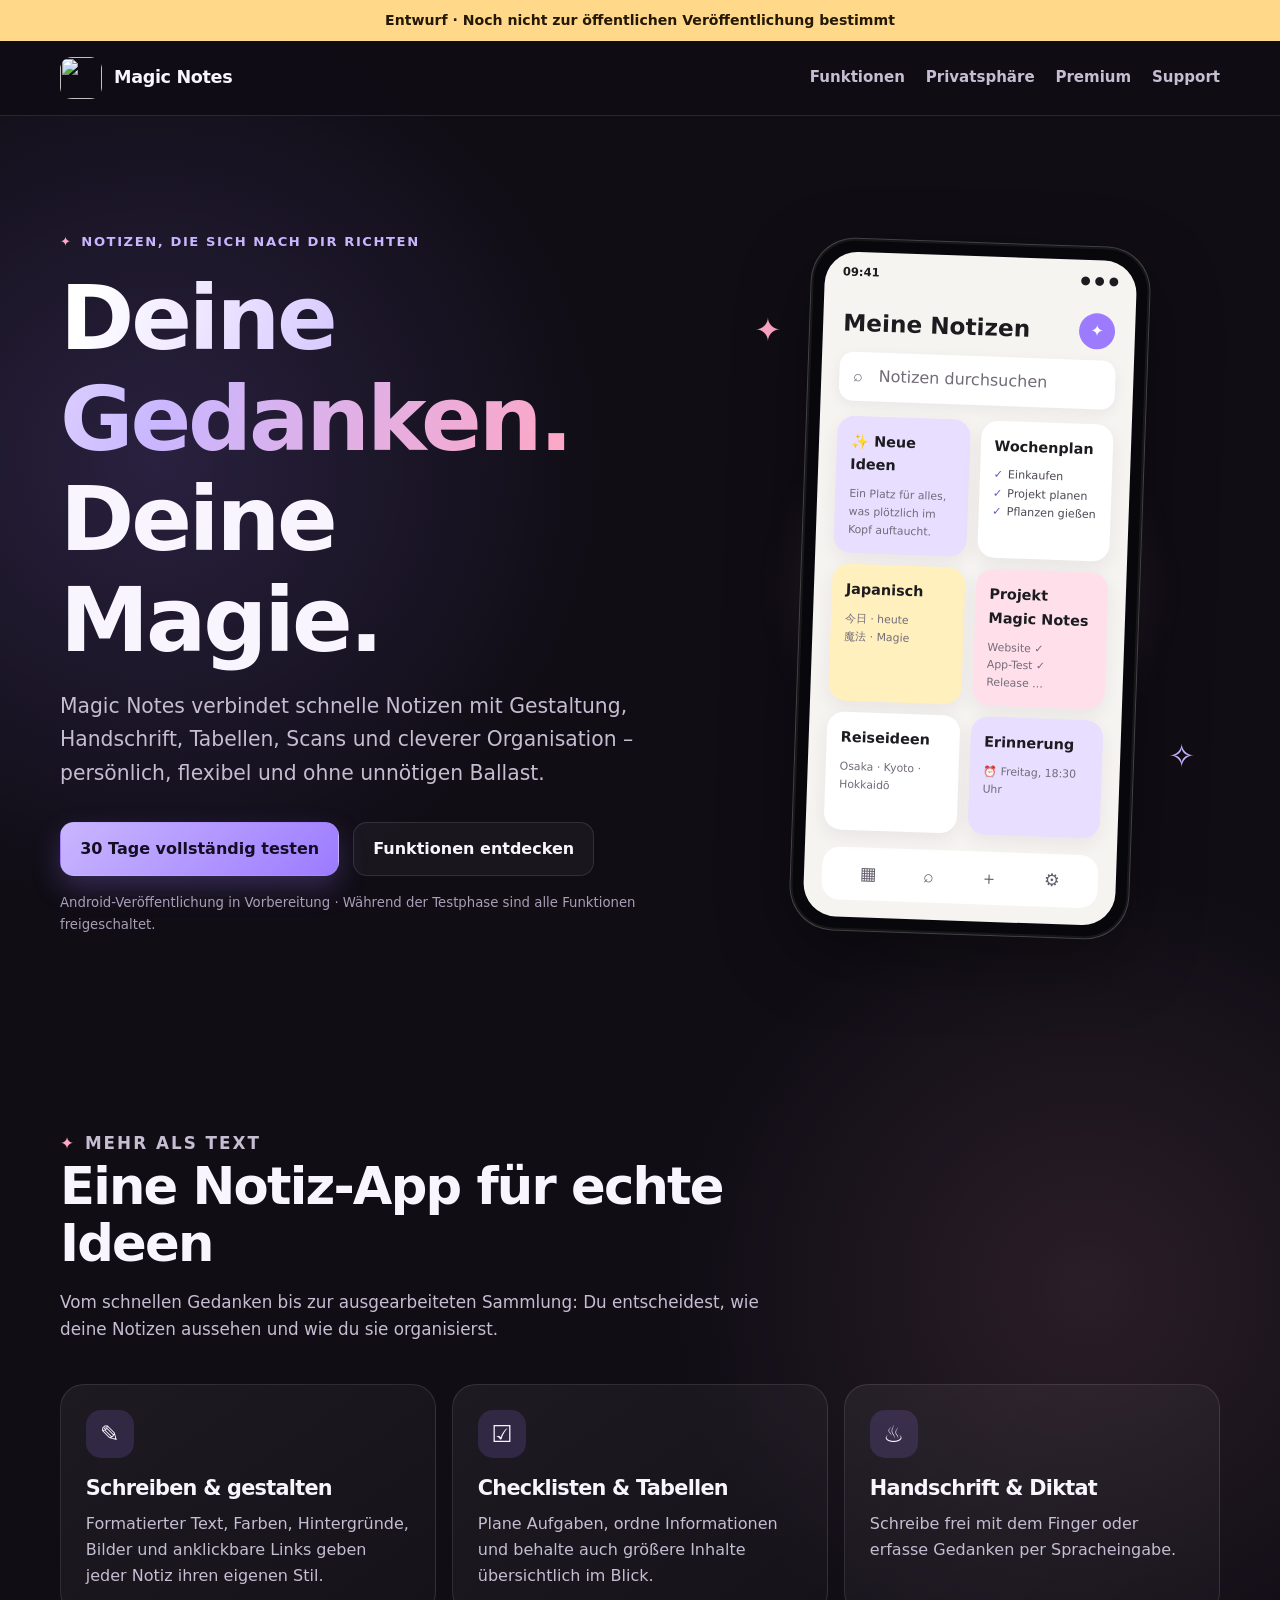
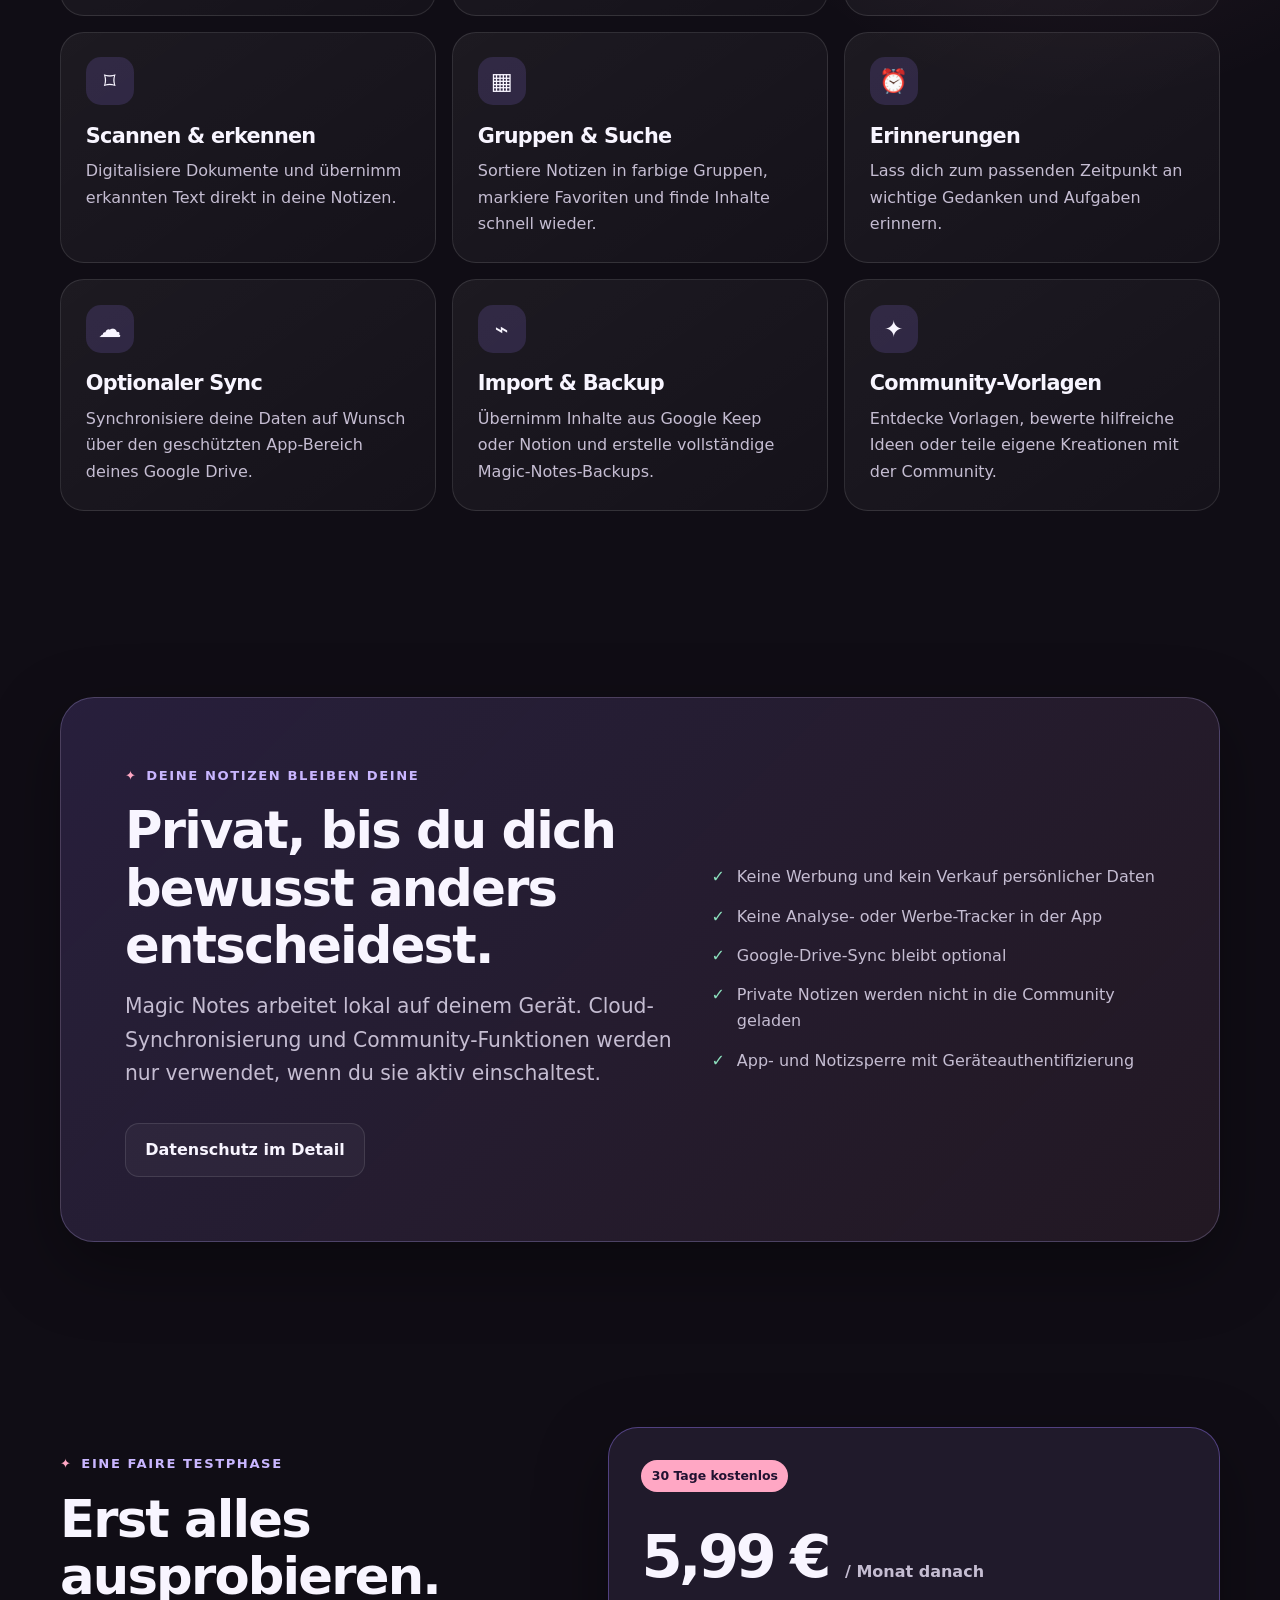
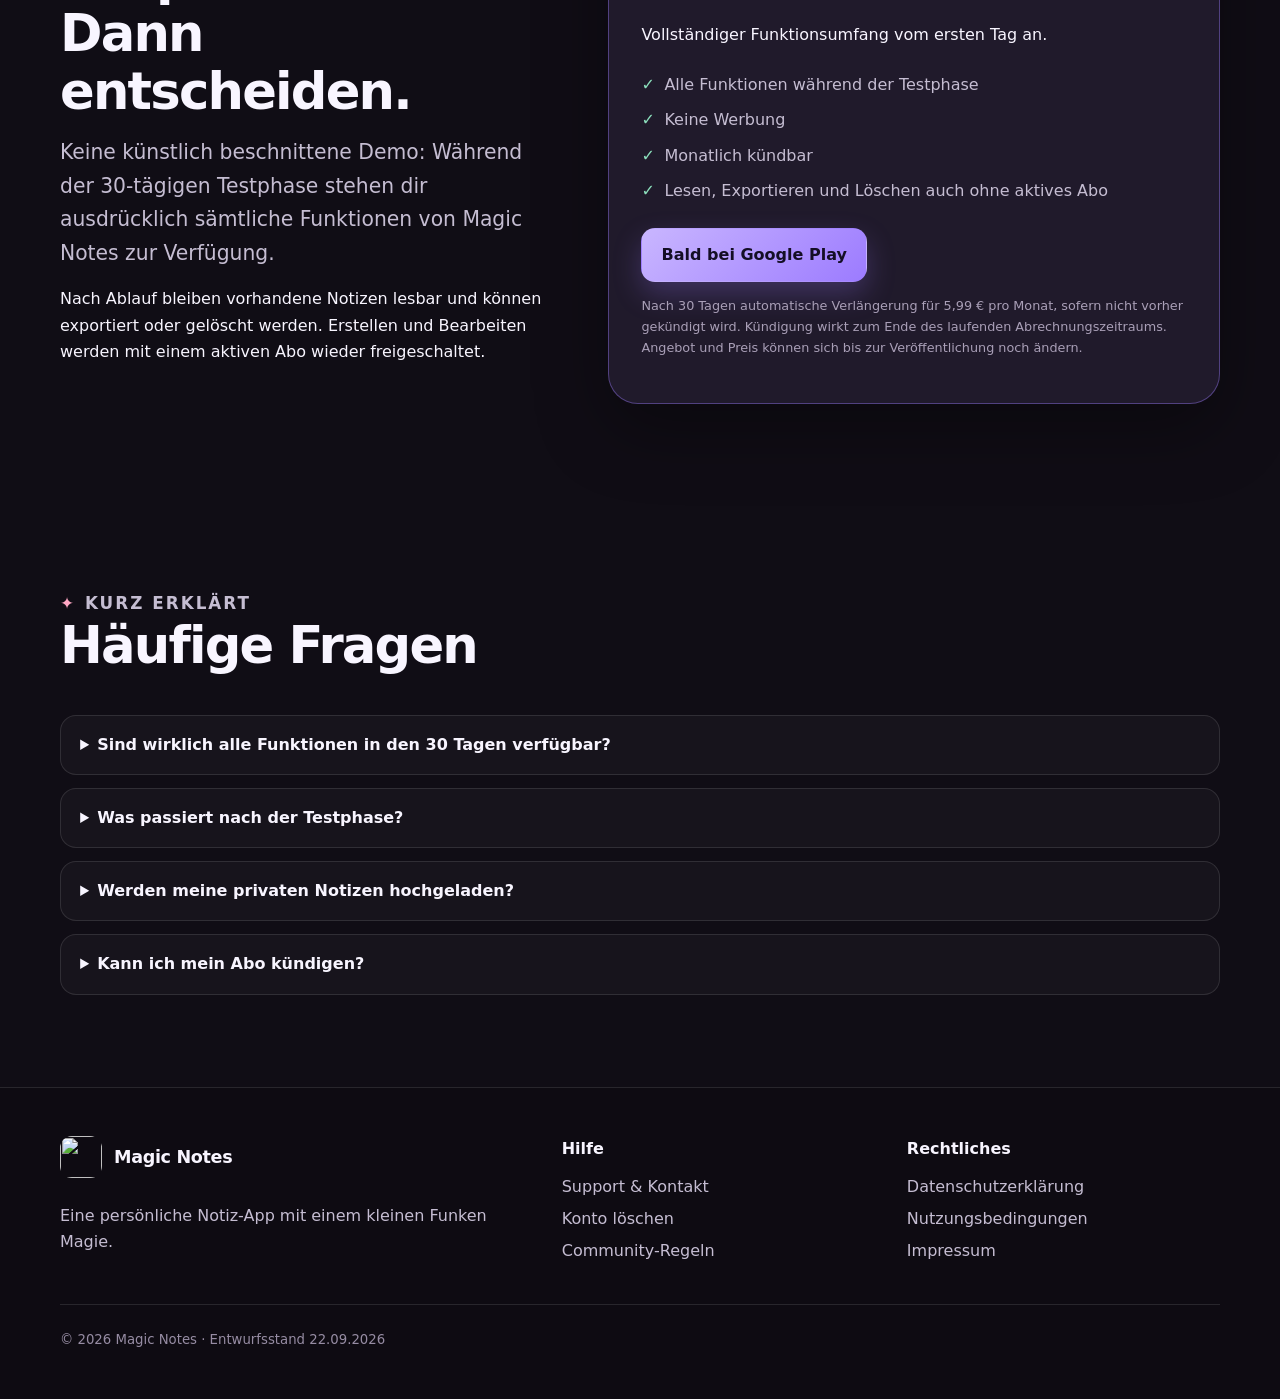
==== index.html @ 0d470064 "Add files via upload website entwurf hinzufügen" ====
<!doctype html>
<html lang="de">
<head>
  <meta charset="utf-8">
  <meta name="viewport" content="width=device-width, initial-scale=1">
  <meta name="robots" content="noindex,nofollow">
  <meta name="description" content="Magic Notes – persönliche Notizen, Checklisten, Handschrift, Scans und mehr in einer magischen Notiz-App.">
  <meta name="theme-color" content="#100d15">
  <title>Magic Notes – Deine Gedanken. Deine Magie.</title>
  <link rel="icon" href="assets/logo.svg" type="image/svg+xml">
  <link rel="stylesheet" href="styles.css">
  <script src="script.js" defer></script>
</head>
<body>
  <a class="skip-link" href="#inhalt">Zum Inhalt springen</a>
  <div class="draft-banner">Entwurf · Noch nicht zur öffentlichen Veröffentlichung bestimmt</div>
  <header class="site-header">
    <div class="nav-wrap">
      <a class="brand" href="index.html"><img src="assets/logo.svg" alt=""><span>Magic Notes</span></a>
      <button class="nav-toggle" type="button" aria-label="Navigation öffnen" aria-expanded="false" data-nav-toggle>☰</button>
      <nav class="site-nav" aria-label="Hauptnavigation" data-nav>
        <a href="#funktionen">Funktionen</a>
        <a href="#datenschutz">Privatsphäre</a>
        <a href="#premium">Premium</a>
        <a href="support.html">Support</a>
      </nav>
    </div>
  </header>

  <main id="inhalt">
    <div class="container hero">
      <div>
        <p class="eyebrow">Notizen, die sich nach dir richten</p>
        <h1><span class="gradient-text">Deine Gedanken.</span><br>Deine Magie.</h1>
        <p class="lead">Magic Notes verbindet schnelle Notizen mit Gestaltung, Handschrift, Tabellen, Scans und cleverer Organisation – persönlich, flexibel und ohne unnötigen Ballast.</p>
        <div class="hero-actions">
          <a class="button" href="#premium">30 Tage vollständig testen</a>
          <a class="button secondary" href="#funktionen">Funktionen entdecken</a>
        </div>
        <p class="tiny-note">Android-Veröffentlichung in Vorbereitung · Während der Testphase sind alle Funktionen freigeschaltet.</p>
      </div>

      <div class="phone-stage" aria-label="Illustration der Magic-Notes-App">
        <span class="spark one" aria-hidden="true">✦</span>
        <span class="spark two" aria-hidden="true">✧</span>
        <div class="phone">
          <div class="phone-screen">
            <div class="phone-top"><span>09:41</span><span>● ● ●</span></div>
            <div class="phone-title"><strong>Meine Notizen</strong><span class="avatar">✦</span></div>
            <div class="search-box">⌕&nbsp;&nbsp; Notizen durchsuchen</div>
            <div class="note-grid">
              <article class="note-card purple"><strong>✨ Neue Ideen</strong><span>Ein Platz für alles, was plötzlich im Kopf auftaucht.</span></article>
              <article class="note-card"><strong>Wochenplan</strong><ul class="checks"><li>Einkaufen</li><li>Projekt planen</li><li>Pflanzen gießen</li></ul></article>
              <article class="note-card yellow"><strong>Japanisch</strong><span>今日 · heute<br>魔法 · Magie</span></article>
              <article class="note-card pink"><strong>Projekt Magic Notes</strong><span>Website ✓<br>App-Test ✓<br>Release …</span></article>
              <article class="note-card"><strong>Reiseideen</strong><span>Osaka · Kyoto · Hokkaidō</span></article>
              <article class="note-card purple"><strong>Erinnerung</strong><span>⏰ Freitag, 18:30 Uhr</span></article>
            </div>
            <div class="phone-nav"><span>▦</span><span>⌕</span><span>＋</span><span>⚙</span></div>
          </div>
        </div>
      </div>
    </div>

    <section id="funktionen">
      <div class="container">
        <div class="section-heading">
          <p class="eyebrow">Mehr als Text</p>
          <h2>Eine Notiz-App für echte Ideen</h2>
          <p>Vom schnellen Gedanken bis zur ausgearbeiteten Sammlung: Du entscheidest, wie deine Notizen aussehen und wie du sie organisierst.</p>
        </div>
        <div class="feature-grid">
          <article class="feature-card"><div class="feature-icon">✎</div><h3>Schreiben & gestalten</h3><p>Formatierter Text, Farben, Hintergründe, Bilder und anklickbare Links geben jeder Notiz ihren eigenen Stil.</p></article>
          <article class="feature-card"><div class="feature-icon">☑</div><h3>Checklisten & Tabellen</h3><p>Plane Aufgaben, ordne Informationen und behalte auch größere Inhalte übersichtlich im Blick.</p></article>
          <article class="feature-card"><div class="feature-icon">♨</div><h3>Handschrift & Diktat</h3><p>Schreibe frei mit dem Finger oder erfasse Gedanken per Spracheingabe.</p></article>
          <article class="feature-card"><div class="feature-icon">⌑</div><h3>Scannen & erkennen</h3><p>Digitalisiere Dokumente und übernimm erkannten Text direkt in deine Notizen.</p></article>
          <article class="feature-card"><div class="feature-icon">▦</div><h3>Gruppen & Suche</h3><p>Sortiere Notizen in farbige Gruppen, markiere Favoriten und finde Inhalte schnell wieder.</p></article>
          <article class="feature-card"><div class="feature-icon">⏰</div><h3>Erinnerungen</h3><p>Lass dich zum passenden Zeitpunkt an wichtige Gedanken und Aufgaben erinnern.</p></article>
          <article class="feature-card"><div class="feature-icon">☁</div><h3>Optionaler Sync</h3><p>Synchronisiere deine Daten auf Wunsch über den geschützten App-Bereich deines Google Drive.</p></article>
          <article class="feature-card"><div class="feature-icon">⌁</div><h3>Import & Backup</h3><p>Übernimm Inhalte aus Google Keep oder Notion und erstelle vollständige Magic-Notes-Backups.</p></article>
          <article class="feature-card"><div class="feature-icon">✦</div><h3>Community-Vorlagen</h3><p>Entdecke Vorlagen, bewerte hilfreiche Ideen oder teile eigene Kreationen mit der Community.</p></article>
        </div>
      </div>
    </section>

    <section id="datenschutz">
      <div class="container promise">
        <div>
          <p class="eyebrow">Deine Notizen bleiben deine</p>
          <h2>Privat, bis du dich bewusst anders entscheidest.</h2>
          <p class="lead">Magic Notes arbeitet lokal auf deinem Gerät. Cloud-Synchronisierung und Community-Funktionen werden nur verwendet, wenn du sie aktiv einschaltest.</p>
          <div class="hero-actions"><a class="button secondary" href="datenschutz.html">Datenschutz im Detail</a></div>
        </div>
        <div class="promise-list">
          <div class="promise-item"><b>✓</b><span>Keine Werbung und kein Verkauf persönlicher Daten</span></div>
          <div class="promise-item"><b>✓</b><span>Keine Analyse- oder Werbe-Tracker in der App</span></div>
          <div class="promise-item"><b>✓</b><span>Google-Drive-Sync bleibt optional</span></div>
          <div class="promise-item"><b>✓</b><span>Private Notizen werden nicht in die Community geladen</span></div>
          <div class="promise-item"><b>✓</b><span>App- und Notizsperre mit Geräteauthentifizierung</span></div>
        </div>
      </div>
    </section>

    <section id="premium">
      <div class="container pricing-wrap">
        <div>
          <p class="eyebrow">Eine faire Testphase</p>
          <h2>Erst alles ausprobieren. Dann entscheiden.</h2>
          <p class="lead">Keine künstlich beschnittene Demo: Während der 30-tägigen Testphase stehen dir ausdrücklich sämtliche Funktionen von Magic Notes zur Verfügung.</p>
          <p>Nach Ablauf bleiben vorhandene Notizen lesbar und können exportiert oder gelöscht werden. Erstellen und Bearbeiten werden mit einem aktiven Abo wieder freigeschaltet.</p>
        </div>
        <article class="price-card">
          <span class="price-badge">30 Tage kostenlos</span>
          <div class="price">5,99 € <small>/ Monat danach</small></div>
          <p>Vollständiger Funktionsumfang vom ersten Tag an.</p>
          <ul>
            <li>Alle Funktionen während der Testphase</li>
            <li>Keine Werbung</li>
            <li>Monatlich kündbar</li>
            <li>Lesen, Exportieren und Löschen auch ohne aktives Abo</li>
          </ul>
          <span class="button" aria-disabled="true">Bald bei Google Play</span>
          <p class="legal-small">Nach 30 Tagen automatische Verlängerung für 5,99 € pro Monat, sofern nicht vorher gekündigt wird. Kündigung wirkt zum Ende des laufenden Abrechnungszeitraums. Angebot und Preis können sich bis zur Veröffentlichung noch ändern.</p>
        </article>
      </div>
    </section>

    <section>
      <div class="container">
        <div class="section-heading"><p class="eyebrow">Kurz erklärt</p><h2>Häufige Fragen</h2></div>
        <div class="faq-grid">
          <details><summary>Sind wirklich alle Funktionen in den 30 Tagen verfügbar?</summary><p>Ja. Die Testphase soll Magic Notes vollständig zeigen – ohne gesperrte Werkzeuge oder eine abgespeckte Testversion.</p></details>
          <details><summary>Was passiert nach der Testphase?</summary><p>Ohne aktives Abo kannst du vorhandene Notizen weiterhin lesen, exportieren und löschen. Zum Erstellen und Bearbeiten ist anschließend ein Abo erforderlich.</p></details>
          <details><summary>Werden meine privaten Notizen hochgeladen?</summary><p>Standardmäßig bleiben sie lokal auf deinem Gerät. Nur wenn du den optionalen Google-Drive-Sync aktivierst, werden sie in deinen eigenen App-Datenbereich bei Google Drive übertragen.</p></details>
          <details><summary>Kann ich mein Abo kündigen?</summary><p>Ja. Das Abo kann über Google Play verwaltet und zum Ende des laufenden Abrechnungszeitraums gekündigt werden.</p></details>
        </div>
      </div>
    </section>
  </main>

  <footer class="site-footer">
    <div class="container">
      <div class="footer-grid">
        <div><a class="brand" href="index.html"><img src="assets/logo.svg" alt=""><span>Magic Notes</span></a><p class="footer-copy">Eine persönliche Notiz-App mit einem kleinen Funken Magie.</p></div>
        <div class="footer-links"><strong>Hilfe</strong><a href="support.html">Support & Kontakt</a><a href="konto-loeschen.html">Konto löschen</a><a href="community-richtlinien.html">Community-Regeln</a></div>
        <div class="footer-links"><strong>Rechtliches</strong><a href="datenschutz.html">Datenschutzerklärung</a><a href="nutzungsbedingungen.html">Nutzungsbedingungen</a><a href="impressum.html">Impressum</a></div>
      </div>
      <div class="copyright">© <span data-year></span> Magic Notes · Entwurfsstand 22.09.2026</div>
    </div>
  </footer>
</body>
</html>
---- styles.css ----
:root {
  color-scheme: dark;
  --bg: #100d15;
  --bg-soft: #17131f;
  --surface: #201a2b;
  --surface-2: #2a2238;
  --text: #f8f5ff;
  --muted: #c5bdd2;
  --primary: #9c7bff;
  --primary-soft: #c9b6ff;
  --secondary: #ffa7c4;
  --success: #8ce0bd;
  --warning: #ffd88a;
  --border: rgba(255, 255, 255, 0.11);
  --shadow: 0 24px 70px rgba(0, 0, 0, 0.34);
  --radius: 24px;
  --max: 1160px;
}

* { box-sizing: border-box; }

html { scroll-behavior: smooth; }

body {
  margin: 0;
  min-height: 100vh;
  color: var(--text);
  background:
    radial-gradient(circle at 12% 10%, rgba(156, 123, 255, 0.18), transparent 28rem),
    radial-gradient(circle at 85% 28%, rgba(255, 167, 196, 0.11), transparent 26rem),
    var(--bg);
  font-family: Inter, ui-sans-serif, system-ui, -apple-system, BlinkMacSystemFont, "Segoe UI", sans-serif;
  line-height: 1.65;
}

a { color: var(--primary-soft); }
a:hover { color: #fff; }
img { max-width: 100%; }
button, a { -webkit-tap-highlight-color: transparent; }

:focus-visible {
  outline: 3px solid var(--secondary);
  outline-offset: 4px;
}

.skip-link {
  position: fixed;
  left: 1rem;
  top: -5rem;
  z-index: 1000;
  padding: .7rem 1rem;
  border-radius: 12px;
  background: #fff;
  color: #111;
}

.skip-link:focus { top: 1rem; }

.draft-banner {
  padding: .55rem 1rem;
  color: #241806;
  background: var(--warning);
  text-align: center;
  font-size: .88rem;
  font-weight: 800;
}

.site-header {
  position: sticky;
  top: 0;
  z-index: 100;
  border-bottom: 1px solid var(--border);
  background: rgba(16, 13, 21, 0.82);
  backdrop-filter: blur(18px);
}

.nav-wrap {
  width: min(var(--max), calc(100% - 2rem));
  margin: auto;
  min-height: 74px;
  display: flex;
  align-items: center;
  justify-content: space-between;
  gap: 1.5rem;
}

.brand {
  display: inline-flex;
  align-items: center;
  gap: .75rem;
  color: var(--text);
  text-decoration: none;
  font-size: 1.1rem;
  font-weight: 850;
  letter-spacing: -.02em;
}

.brand img { width: 42px; height: 42px; border-radius: 12px; }

.site-nav { display: flex; align-items: center; gap: 1.3rem; }
.site-nav a { color: var(--muted); text-decoration: none; font-weight: 700; font-size: .94rem; }
.site-nav a:hover, .site-nav a[aria-current="page"] { color: #fff; }

.nav-toggle {
  display: none;
  width: 44px;
  height: 44px;
  border: 1px solid var(--border);
  border-radius: 12px;
  color: var(--text);
  background: var(--surface);
  font-size: 1.35rem;
  cursor: pointer;
}

.container { width: min(var(--max), calc(100% - 2rem)); margin: auto; }

.hero {
  min-height: 700px;
  padding: 7rem 0 5.5rem;
  display: grid;
  grid-template-columns: 1.08fr .92fr;
  align-items: center;
  gap: 4.5rem;
}

.eyebrow {
  display: inline-flex;
  align-items: center;
  gap: .55rem;
  margin: 0 0 1rem;
  color: var(--primary-soft);
  font-size: .82rem;
  font-weight: 850;
  letter-spacing: .12em;
  text-transform: uppercase;
}

.eyebrow::before { content: "✦"; color: var(--secondary); }

h1, h2, h3 { margin-top: 0; line-height: 1.12; letter-spacing: -.035em; }
h1 { margin-bottom: 1.25rem; font-size: clamp(3rem, 7vw, 5.8rem); }
h2 { margin-bottom: 1rem; font-size: clamp(2rem, 4vw, 3.4rem); }
h3 { margin-bottom: .65rem; font-size: 1.3rem; }

.gradient-text {
  background: linear-gradient(110deg, #fff 5%, var(--primary-soft) 48%, var(--secondary));
  -webkit-background-clip: text;
  background-clip: text;
  color: transparent;
}

.lead { max-width: 650px; margin: 0; color: var(--muted); font-size: clamp(1.05rem, 2vw, 1.27rem); }

.hero-actions { margin-top: 2rem; display: flex; flex-wrap: wrap; gap: .85rem; }

.button {
  display: inline-flex;
  min-height: 50px;
  align-items: center;
  justify-content: center;
  gap: .55rem;
  padding: .8rem 1.2rem;
  border: 1px solid transparent;
  border-radius: 14px;
  color: #140e25;
  background: linear-gradient(135deg, var(--primary-soft), var(--primary));
  box-shadow: 0 12px 28px rgba(156, 123, 255, .25);
  text-decoration: none;
  font-weight: 850;
}

.button:hover { color: #140e25; transform: translateY(-1px); }
.button.secondary { border-color: var(--border); color: var(--text); background: rgba(255,255,255,.04); box-shadow: none; }
.button.secondary:hover { color: #fff; background: rgba(255,255,255,.08); }

.tiny-note { margin-top: 1rem; color: #a99fb7; font-size: .83rem; }

.phone-stage { position: relative; min-height: 560px; display: grid; place-items: center; }
.phone-stage::before {
  content: "";
  position: absolute;
  width: 82%;
  aspect-ratio: 1;
  border-radius: 50%;
  background: radial-gradient(circle, rgba(156,123,255,.35), rgba(255,167,196,.09) 48%, transparent 70%);
  filter: blur(10px);
}

.spark { position: absolute; color: var(--secondary); font-size: 2rem; animation: float 4s ease-in-out infinite; }
.spark.one { top: 9%; left: 7%; }
.spark.two { right: 5%; bottom: 22%; animation-delay: -1.5s; color: var(--primary-soft); }

.phone {
  position: relative;
  z-index: 1;
  width: min(340px, 82vw);
  min-height: 580px;
  padding: 13px;
  border: 1px solid rgba(255,255,255,.24);
  border-radius: 44px;
  background: #08070b;
  box-shadow: var(--shadow), inset 0 0 0 2px rgba(255,255,255,.06);
  transform: rotate(2deg);
}

.phone-screen {
  min-height: 554px;
  overflow: hidden;
  border-radius: 33px;
  background: #f6f4f1;
  color: #1c1b1f;
}

.phone-top { height: 38px; padding: 11px 18px 0; display: flex; justify-content: space-between; font-size: .72rem; font-weight: 800; }
.phone-title { padding: 14px 20px 10px; display: flex; align-items: center; justify-content: space-between; }
.phone-title strong { font-size: 1.45rem; }
.avatar { width: 36px; height: 36px; display: grid; place-items: center; border-radius: 50%; background: #9c7bff; color: #fff; }
.search-box { margin: 0 18px 15px; padding: 11px 14px; border-radius: 14px; color: #716a78; background: #fff; box-shadow: 0 4px 14px rgba(40,30,60,.06); }
.note-grid { padding: 0 18px; display: grid; grid-template-columns: 1fr 1fr; gap: 11px; }
.note-card { min-height: 118px; padding: 14px; border-radius: 17px; background: #fff; box-shadow: 0 6px 18px rgba(37,25,57,.07); }
.note-card.purple { background: #e8deff; }
.note-card.pink { background: #ffe0ea; }
.note-card.yellow { background: #fff0bd; }
.note-card strong { display: block; margin-bottom: 8px; font-size: .9rem; }
.note-card span { display: block; margin-top: 5px; color: #736b79; font-size: .68rem; }
.checks { padding: 0; margin: 0; list-style: none; font-size: .7rem; color: #4f4954; }
.checks li::before { content: "✓"; margin-right: 5px; color: #7050cf; font-weight: 900; }
.phone-nav { margin: 17px 18px; padding: 12px 15px; display: flex; justify-content: space-around; border-radius: 18px; background: #fff; color: #655d6d; font-size: 1.1rem; }

section { padding: 5.8rem 0; }
.section-heading { max-width: 720px; margin-bottom: 2.5rem; }
.section-heading p { margin: 0; color: var(--muted); font-size: 1.05rem; }

.feature-grid { display: grid; grid-template-columns: repeat(3, 1fr); gap: 1rem; }
.feature-card {
  min-height: 220px;
  padding: 1.55rem;
  border: 1px solid var(--border);
  border-radius: var(--radius);
  background: linear-gradient(145deg, rgba(255,255,255,.055), rgba(255,255,255,.025));
}
.feature-card p { margin: 0; color: var(--muted); }
.feature-icon { width: 48px; height: 48px; margin-bottom: 1.2rem; display: grid; place-items: center; border-radius: 15px; background: rgba(156,123,255,.16); font-size: 1.45rem; }

.promise {
  display: grid;
  grid-template-columns: 1fr .8fr;
  gap: 2rem;
  padding: clamp(2rem, 5vw, 4rem);
  border: 1px solid rgba(201,182,255,.24);
  border-radius: 34px;
  background: linear-gradient(135deg, rgba(156,123,255,.17), rgba(255,167,196,.08));
  box-shadow: var(--shadow);
}

.promise-list { display: grid; gap: .8rem; align-content: center; }
.promise-item { display: flex; gap: .75rem; align-items: flex-start; color: var(--muted); }
.promise-item b { color: var(--success); }

.pricing-wrap { display: grid; grid-template-columns: .9fr 1.1fr; gap: 3rem; align-items: center; }
.price-card { padding: 2rem; border: 1px solid rgba(156,123,255,.4); border-radius: 30px; background: var(--surface); box-shadow: var(--shadow); }
.price-badge { display: inline-block; padding: .35rem .65rem; border-radius: 999px; color: #211231; background: var(--secondary); font-size: .78rem; font-weight: 900; }
.price { margin: 1rem 0 .3rem; font-size: 3.7rem; font-weight: 900; letter-spacing: -.06em; }
.price small { color: var(--muted); font-size: 1rem; font-weight: 600; letter-spacing: 0; }
.price-card ul { padding: 0; margin: 1.5rem 0; list-style: none; }
.price-card li { margin: .55rem 0; color: var(--muted); }
.price-card li::before { content: "✓"; margin-right: .6rem; color: var(--success); font-weight: 900; }
.legal-small { color: #a99fb7; font-size: .8rem; }

.faq-grid { display: grid; gap: .8rem; }
details { padding: 1rem 1.2rem; border: 1px solid var(--border); border-radius: 16px; background: rgba(255,255,255,.03); }
summary { cursor: pointer; font-weight: 800; }
details p { margin: .8rem 0 .2rem; color: var(--muted); }

.legal-page { padding: 4.5rem 0 6rem; }
.legal-shell { display: grid; grid-template-columns: minmax(0, 1fr) 260px; gap: 3.5rem; align-items: start; }
.legal-content { max-width: 800px; }
.legal-content h1 { font-size: clamp(2.5rem, 6vw, 4.4rem); }
.legal-content h2 { margin-top: 2.8rem; font-size: 1.7rem; }
.legal-content h3 { margin-top: 1.7rem; font-size: 1.15rem; }
.legal-content p, .legal-content li { color: #d2cbdc; }
.legal-content li + li { margin-top: .45rem; }
.legal-content table { width: 100%; border-collapse: collapse; margin: 1.4rem 0; }
.legal-content th, .legal-content td { padding: .8rem; border: 1px solid var(--border); vertical-align: top; text-align: left; }
.legal-content th { background: var(--surface); }
.placeholder { padding: .1rem .35rem; border: 1px dashed var(--warning); border-radius: 6px; color: var(--warning); background: rgba(255,216,138,.07); font-weight: 750; }
.notice { margin: 1.5rem 0; padding: 1rem 1.15rem; border-left: 4px solid var(--warning); border-radius: 0 12px 12px 0; color: #eadfc8; background: rgba(255,216,138,.08); }
.notice.good { border-left-color: var(--success); background: rgba(140,224,189,.08); }

.legal-nav { position: sticky; top: 105px; padding: 1.2rem; border: 1px solid var(--border); border-radius: 18px; background: var(--surface); }
.legal-nav strong { display: block; margin-bottom: .7rem; }
.legal-nav a { display: block; padding: .38rem 0; color: var(--muted); text-decoration: none; font-size: .9rem; }
.legal-nav a:hover { color: #fff; }

.site-footer { padding: 3rem 0; border-top: 1px solid var(--border); background: rgba(0,0,0,.12); }
.footer-grid { display: grid; grid-template-columns: 1.2fr .8fr .8fr; gap: 2rem; }
.footer-copy { max-width: 430px; color: var(--muted); }
.footer-links strong { display: block; margin-bottom: .7rem; }
.footer-links a { display: block; margin: .35rem 0; color: var(--muted); text-decoration: none; }
.footer-links a:hover { color: #fff; }
.copyright { margin-top: 2rem; padding-top: 1.5rem; border-top: 1px solid var(--border); color: #968ca3; font-size: .83rem; }

@keyframes float { 0%,100% { transform: translateY(0) rotate(0); } 50% { transform: translateY(-12px) rotate(8deg); } }

@media (max-width: 900px) {
  .hero, .promise, .pricing-wrap { grid-template-columns: 1fr; }
  .hero { padding-top: 4.5rem; gap: 1.5rem; }
  .phone-stage { min-height: 620px; }
  .feature-grid { grid-template-columns: repeat(2, 1fr); }
  .legal-shell { grid-template-columns: 1fr; }
  .legal-nav { position: static; order: -1; }
}

@media (max-width: 720px) {
  .nav-toggle { display: inline-grid; place-items: center; }
  .site-nav {
    position: absolute;
    top: 100%;
    left: 1rem;
    right: 1rem;
    display: none;
    padding: 1rem;
    border: 1px solid var(--border);
    border-radius: 16px;
    background: #17131f;
    box-shadow: var(--shadow);
  }
  .site-nav.open { display: grid; }
  .feature-grid, .footer-grid { grid-template-columns: 1fr; }
  section { padding: 4rem 0; }
  .hero { min-height: 0; }
  .phone { transform: none; }
  .legal-content table { display: block; overflow-x: auto; }
}

@media (prefers-reduced-motion: reduce) {
  html { scroll-behavior: auto; }
  *, *::before, *::after { animation-duration: .01ms !important; animation-iteration-count: 1 !important; transition-duration: .01ms !important; }
}
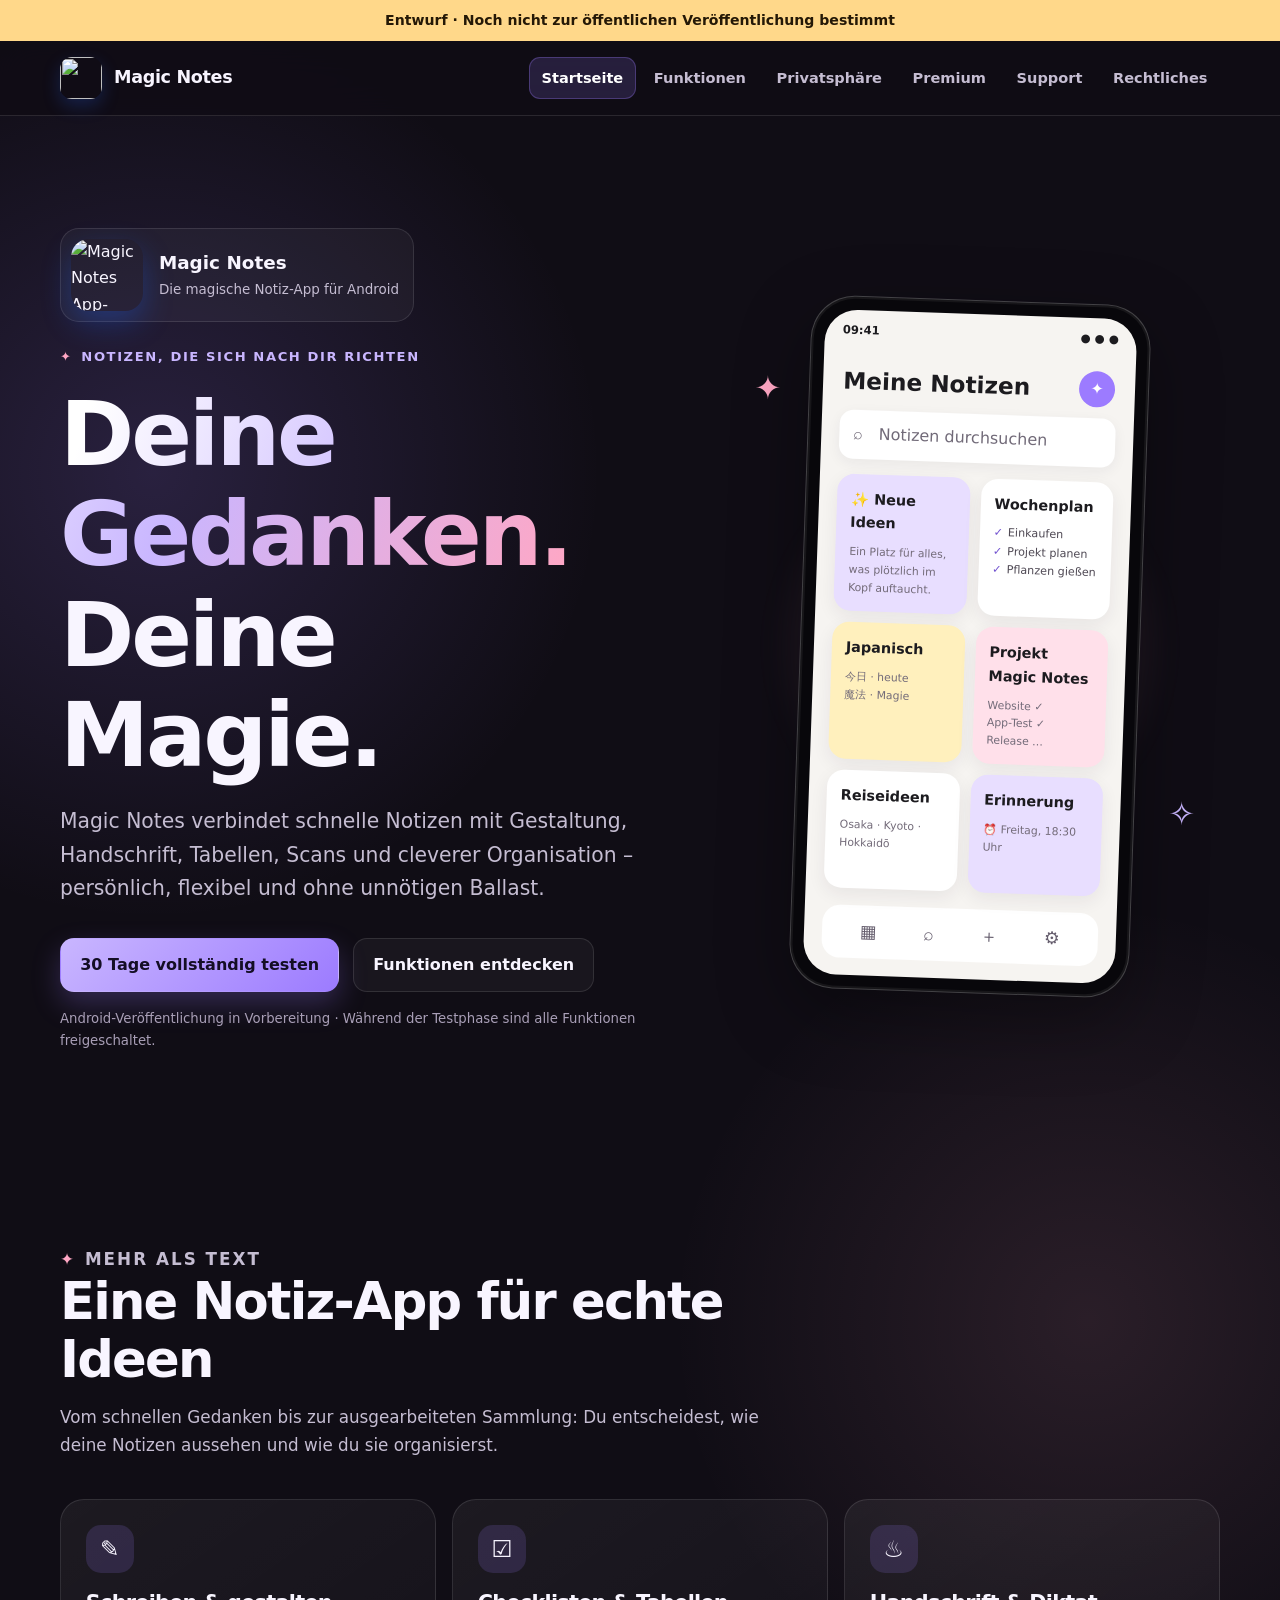
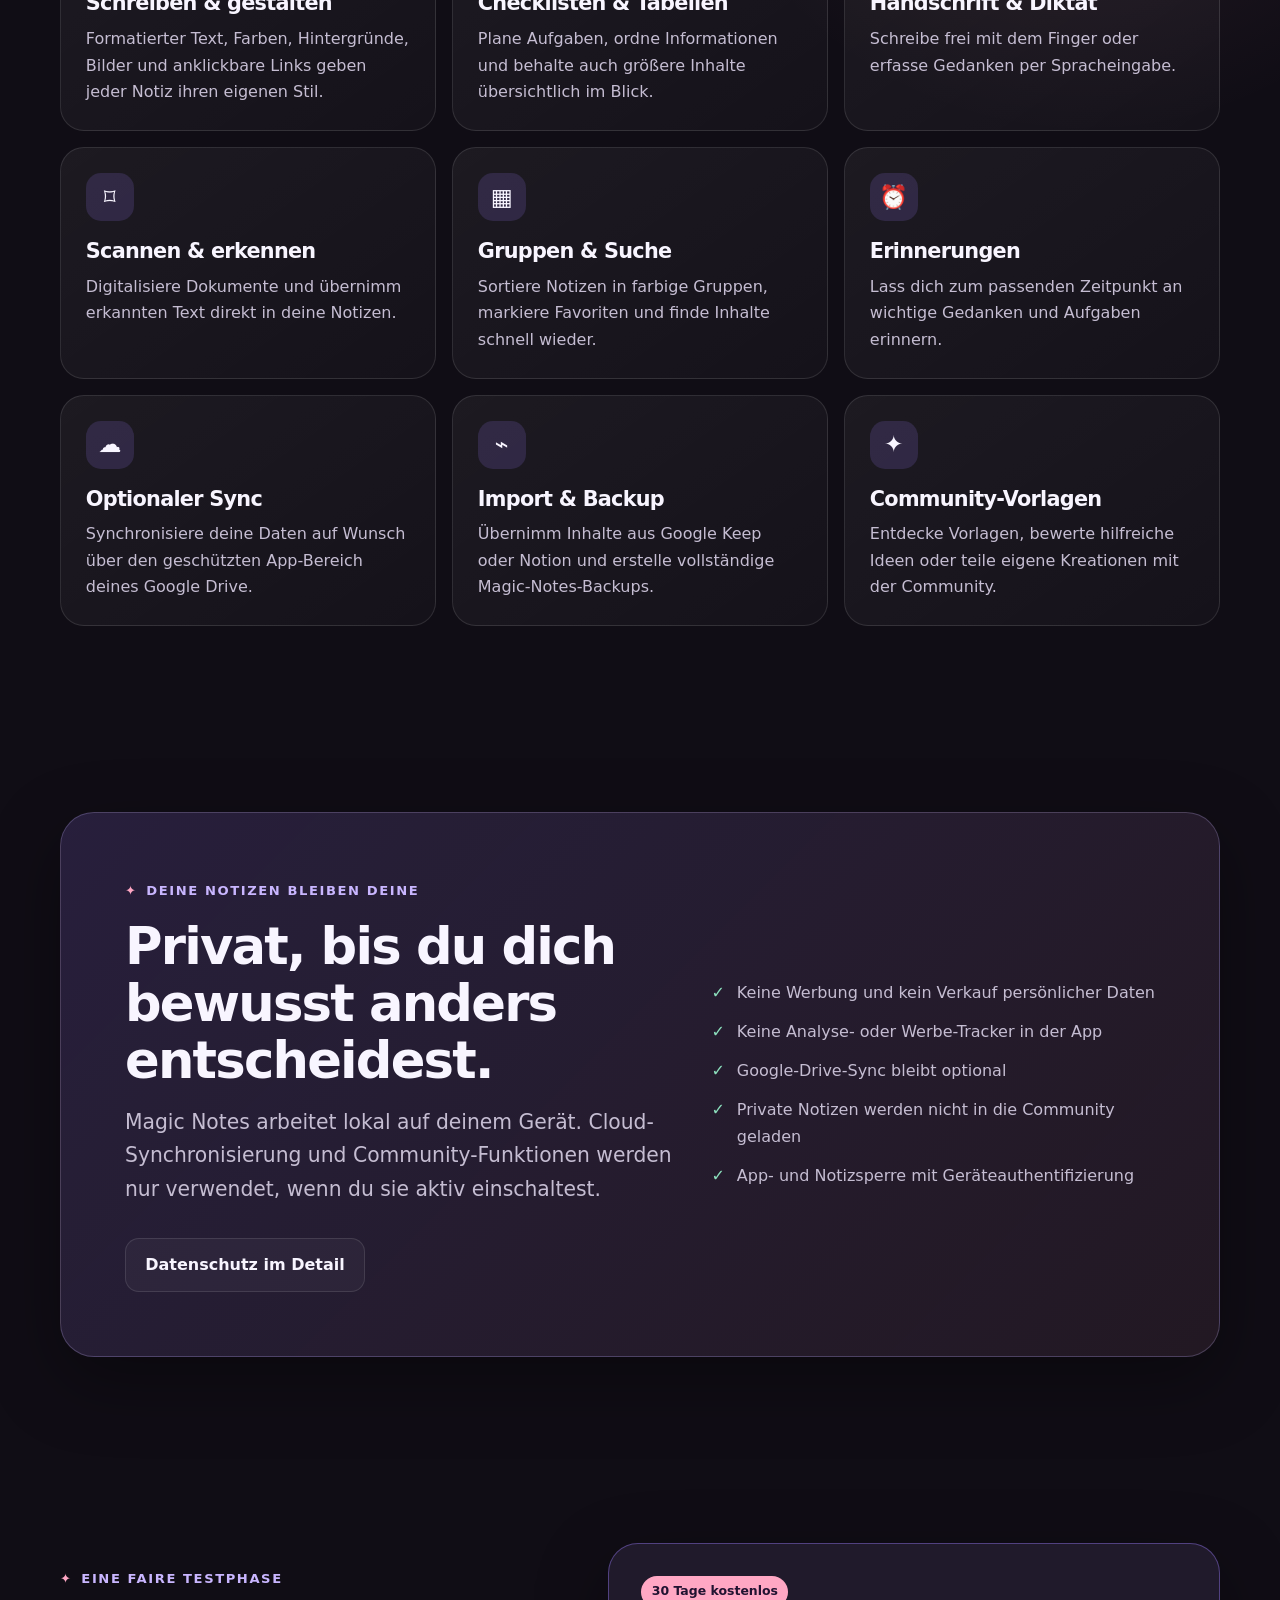
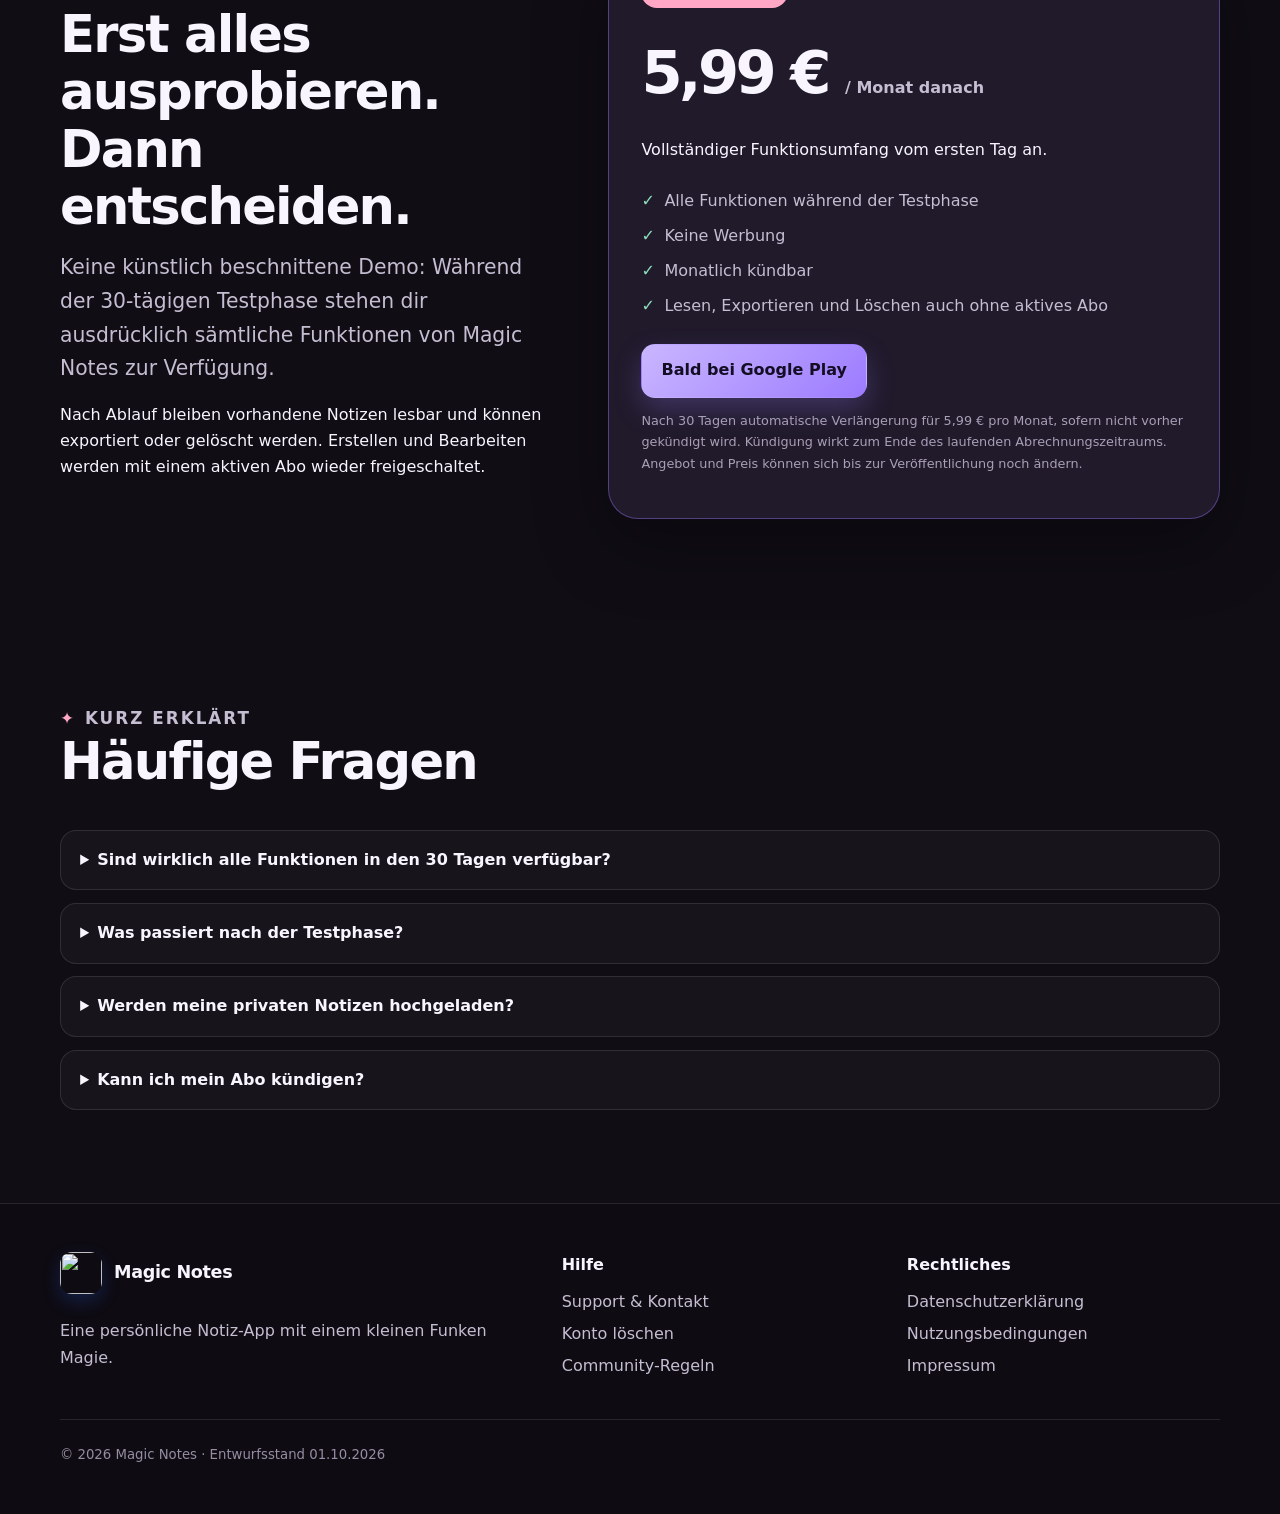
==== commit 71be999a: "Add files via upload aktualisierung navigation und icon einbettung" ====
--- a/index.html
+++ b/index.html
@@ -7,29 +7,22 @@
   <meta name="description" content="Magic Notes – persönliche Notizen, Checklisten, Handschrift, Scans und mehr in einer magischen Notiz-App.">
   <meta name="theme-color" content="#100d15">
   <title>Magic Notes – Deine Gedanken. Deine Magie.</title>
-  <link rel="icon" href="assets/logo.svg" type="image/svg+xml">
+  <link rel="icon" href="assets/app-icon-web.png" type="image/png">
   <link rel="stylesheet" href="styles.css">
   <script src="script.js" defer></script>
 </head>
 <body>
   <a class="skip-link" href="#inhalt">Zum Inhalt springen</a>
   <div class="draft-banner">Entwurf · Noch nicht zur öffentlichen Veröffentlichung bestimmt</div>
-  <header class="site-header">
-    <div class="nav-wrap">
-      <a class="brand" href="index.html"><img src="assets/logo.svg" alt=""><span>Magic Notes</span></a>
-      <button class="nav-toggle" type="button" aria-label="Navigation öffnen" aria-expanded="false" data-nav-toggle>☰</button>
-      <nav class="site-nav" aria-label="Hauptnavigation" data-nav>
-        <a href="#funktionen">Funktionen</a>
-        <a href="#datenschutz">Privatsphäre</a>
-        <a href="#premium">Premium</a>
-        <a href="support.html">Support</a>
-      </nav>
-    </div>
-  </header>
+  <header class="site-header"></header>
 
   <main id="inhalt">
     <div class="container hero">
       <div>
+        <div class="hero-brand">
+          <img class="hero-app-icon" src="assets/app-icon-web.png" alt="Magic Notes App-Symbol">
+          <div><strong>Magic Notes</strong><span>Die magische Notiz-App für Android</span></div>
+        </div>
         <p class="eyebrow">Notizen, die sich nach dir richten</p>
         <h1><span class="gradient-text">Deine Gedanken.</span><br>Deine Magie.</h1>
         <p class="lead">Magic Notes verbindet schnelle Notizen mit Gestaltung, Handschrift, Tabellen, Scans und cleverer Organisation – persönlich, flexibel und ohne unnötigen Ballast.</p>
@@ -138,15 +131,6 @@
     </section>
   </main>
 
-  <footer class="site-footer">
-    <div class="container">
-      <div class="footer-grid">
-        <div><a class="brand" href="index.html"><img src="assets/logo.svg" alt=""><span>Magic Notes</span></a><p class="footer-copy">Eine persönliche Notiz-App mit einem kleinen Funken Magie.</p></div>
-        <div class="footer-links"><strong>Hilfe</strong><a href="support.html">Support & Kontakt</a><a href="konto-loeschen.html">Konto löschen</a><a href="community-richtlinien.html">Community-Regeln</a></div>
-        <div class="footer-links"><strong>Rechtliches</strong><a href="datenschutz.html">Datenschutzerklärung</a><a href="nutzungsbedingungen.html">Nutzungsbedingungen</a><a href="impressum.html">Impressum</a></div>
-      </div>
-      <div class="copyright">© <span data-year></span> Magic Notes · Entwurfsstand 22.09.2026</div>
-    </div>
-  </footer>
+  <footer class="site-footer"></footer>
 </body>
 </html>
--- a/styles.css
+++ b/styles.css
@@ -95,11 +95,30 @@
   letter-spacing: -.02em;
 }
 
-.brand img { width: 42px; height: 42px; border-radius: 12px; }
-
-.site-nav { display: flex; align-items: center; gap: 1.3rem; }
-.site-nav a { color: var(--muted); text-decoration: none; font-weight: 700; font-size: .94rem; }
-.site-nav a:hover, .site-nav a[aria-current="page"] { color: #fff; }
+.brand img {
+  width: 42px;
+  height: 42px;
+  border-radius: 12px;
+  object-fit: cover;
+  box-shadow: 0 7px 18px rgba(40, 106, 255, .22);
+}
+
+.site-nav { display: flex; align-items: center; gap: .35rem; }
+.site-nav a {
+  padding: .5rem .72rem;
+  border: 1px solid transparent;
+  border-radius: 11px;
+  color: var(--muted);
+  text-decoration: none;
+  font-weight: 750;
+  font-size: .91rem;
+}
+.site-nav a:hover { color: #fff; background: rgba(255, 255, 255, .055); }
+.site-nav a[aria-current="page"] {
+  border-color: rgba(156, 123, 255, .3);
+  color: #fff;
+  background: rgba(156, 123, 255, .17);
+}
 
 .nav-toggle {
   display: none;
@@ -151,6 +170,28 @@
 }
 
 .lead { max-width: 650px; margin: 0; color: var(--muted); font-size: clamp(1.05rem, 2vw, 1.27rem); }
+
+.hero-brand {
+  display: inline-flex;
+  align-items: center;
+  gap: 1rem;
+  margin-bottom: 1.35rem;
+  padding: .62rem .9rem .62rem .62rem;
+  border: 1px solid var(--border);
+  border-radius: 19px;
+  background: rgba(255, 255, 255, .04);
+}
+
+.hero-app-icon {
+  width: 72px;
+  height: 72px;
+  border-radius: 18px;
+  object-fit: cover;
+  box-shadow: 0 12px 30px rgba(27, 100, 255, .3);
+}
+
+.hero-brand strong { display: block; font-size: 1.15rem; }
+.hero-brand span { display: block; color: var(--muted); font-size: .84rem; }
 
 .hero-actions { margin-top: 2rem; display: flex; flex-wrap: wrap; gap: .85rem; }
 
@@ -299,6 +340,7 @@
 .footer-links strong { display: block; margin-bottom: .7rem; }
 .footer-links a { display: block; margin: .35rem 0; color: var(--muted); text-decoration: none; }
 .footer-links a:hover { color: #fff; }
+.footer-links a[aria-current="page"] { color: var(--primary-soft); font-weight: 850; }
 .copyright { margin-top: 2rem; padding-top: 1.5rem; border-top: 1px solid var(--border); color: #968ca3; font-size: .83rem; }
 
 @keyframes float { 0%,100% { transform: translateY(0) rotate(0); } 50% { transform: translateY(-12px) rotate(8deg); } }
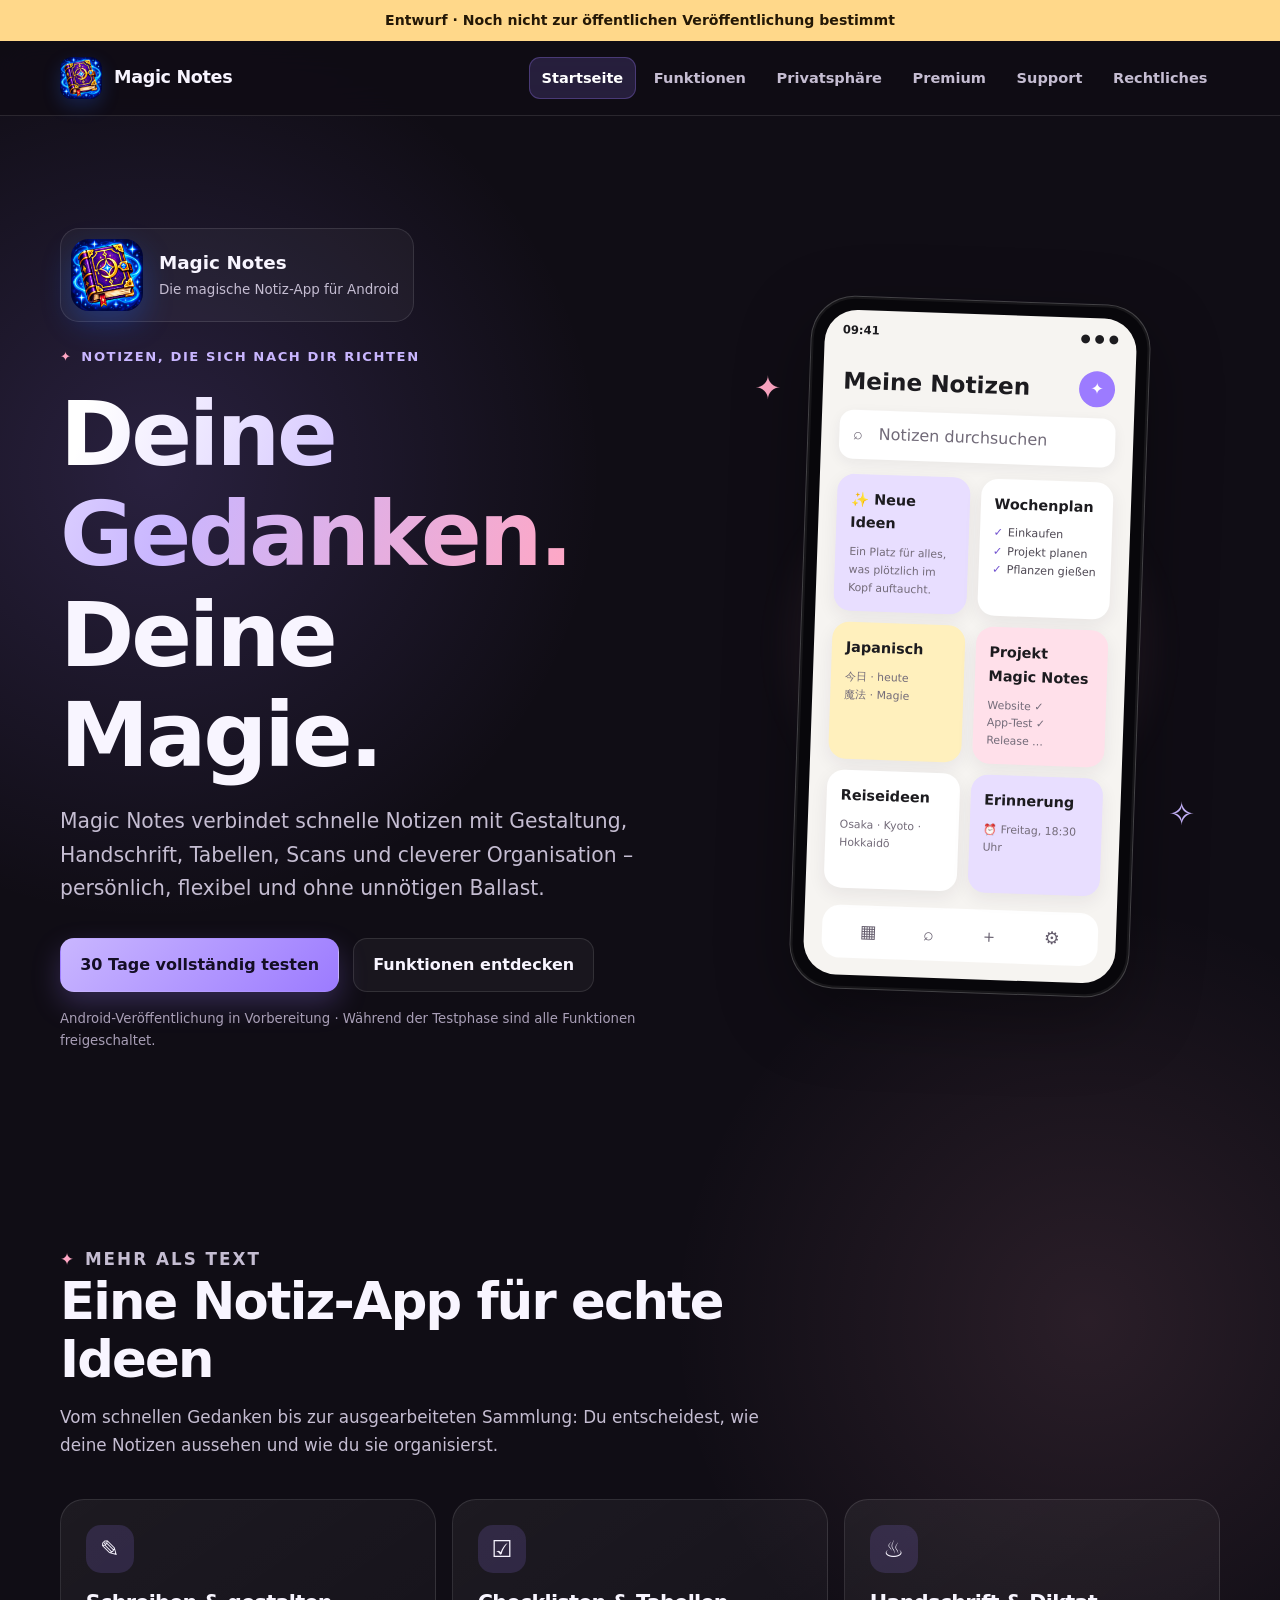
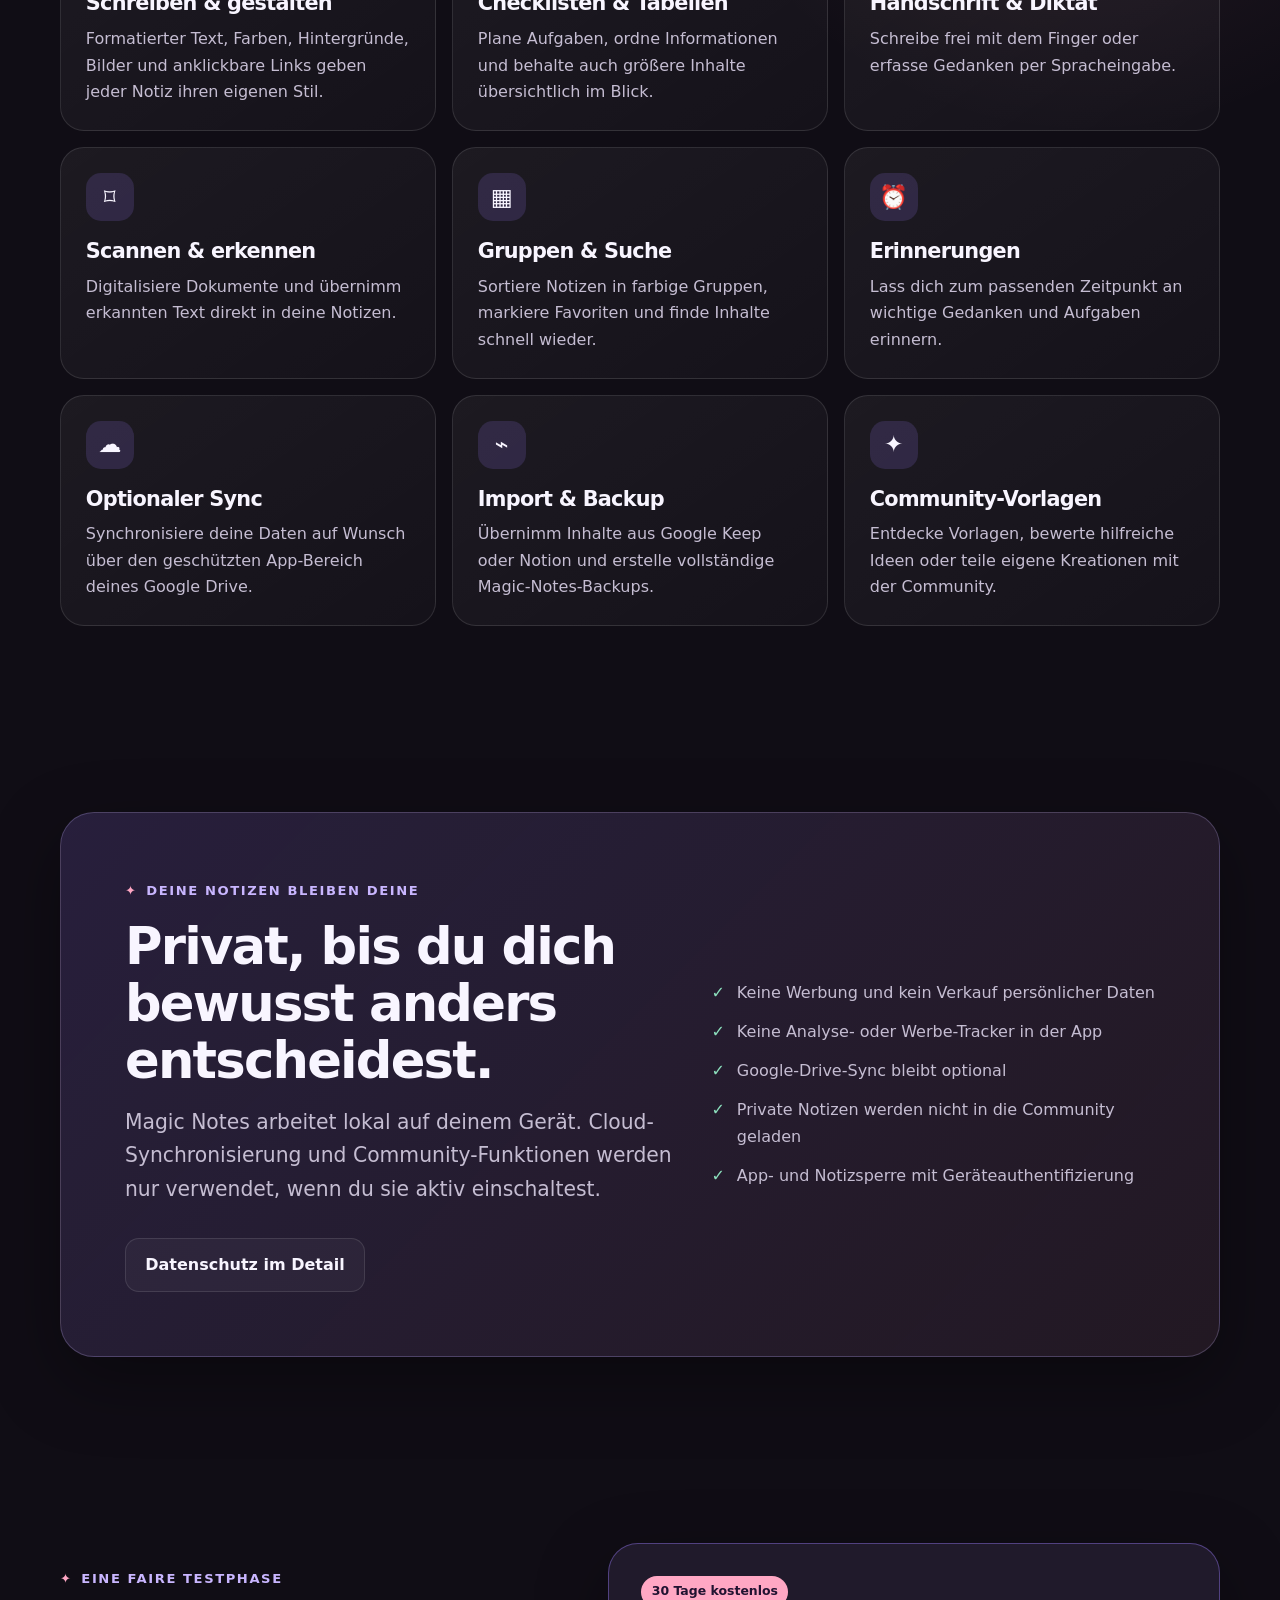
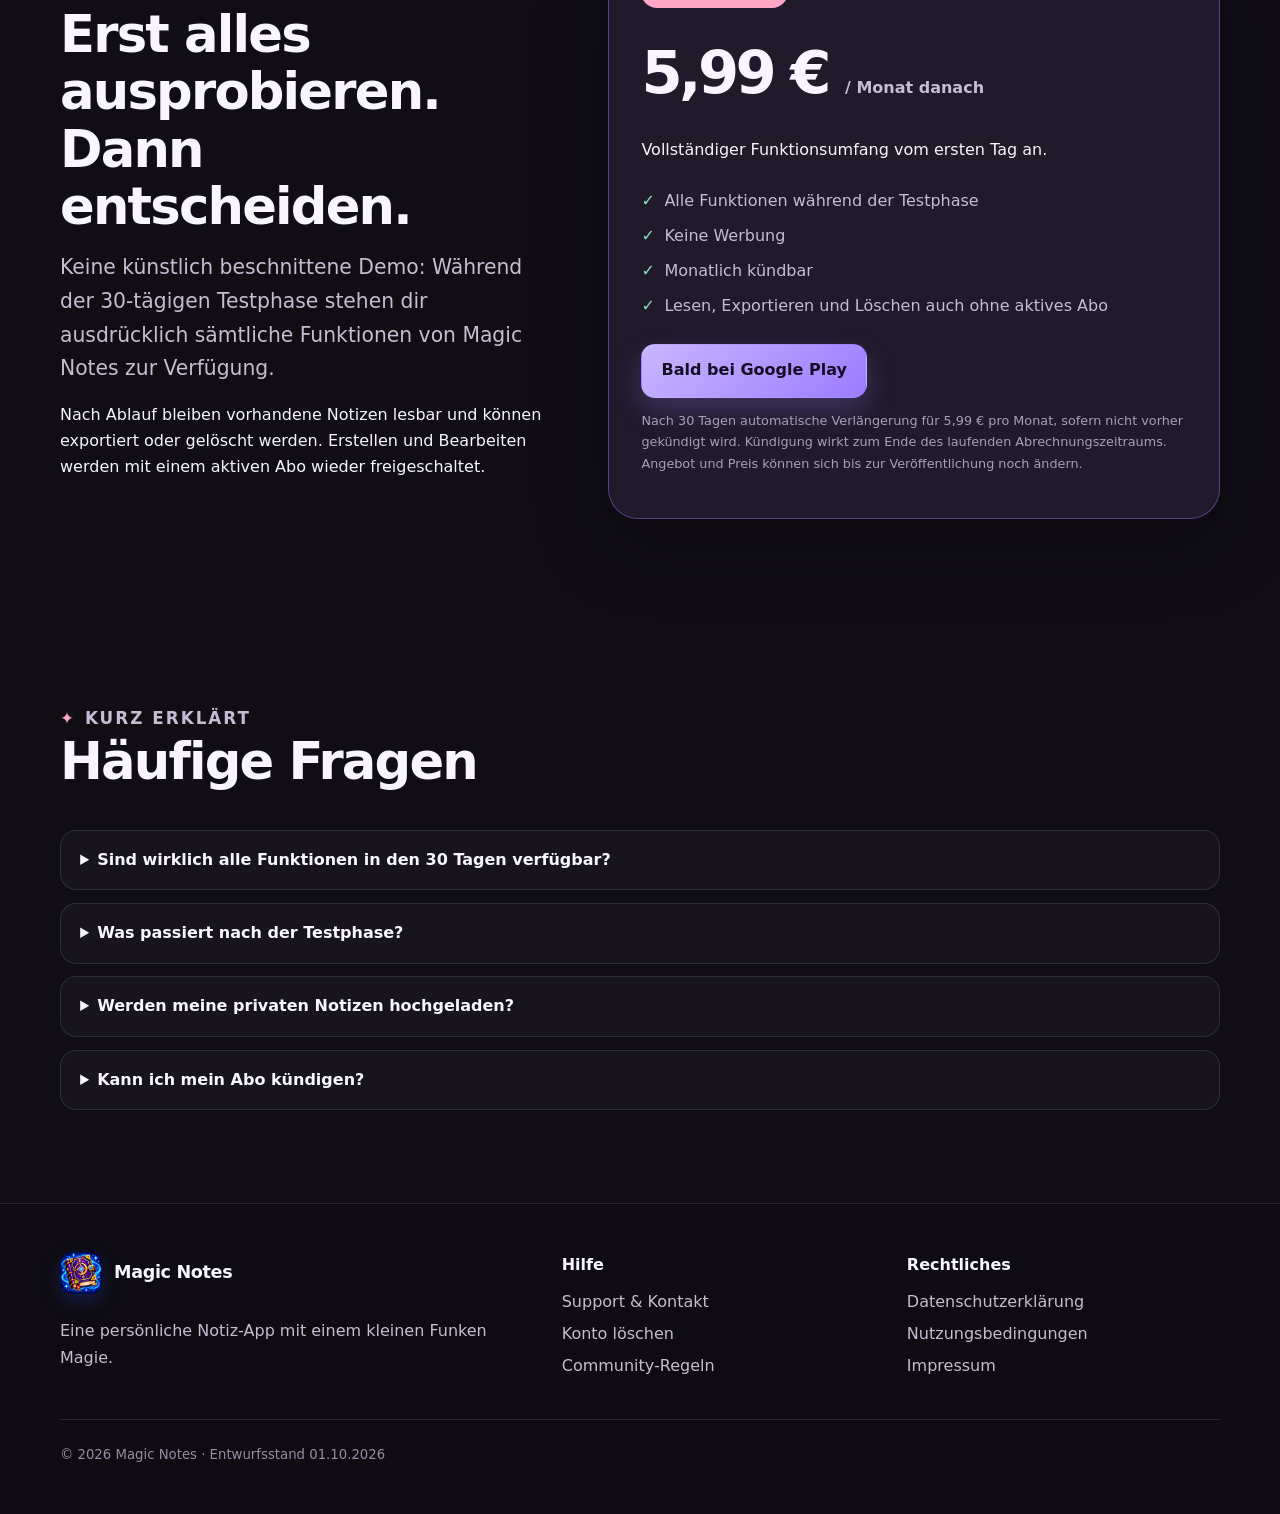
==== commit dbb6e58e: "Add files via upload src change" ====
--- a/index.html
+++ b/index.html
@@ -7,7 +7,7 @@
   <meta name="description" content="Magic Notes – persönliche Notizen, Checklisten, Handschrift, Scans und mehr in einer magischen Notiz-App.">
   <meta name="theme-color" content="#100d15">
   <title>Magic Notes – Deine Gedanken. Deine Magie.</title>
-  <link rel="icon" href="assets/app-icon-web.png" type="image/png">
+  <link rel="icon" href="app-icon-web.png?v=20261001b" type="image/png">
   <link rel="stylesheet" href="styles.css">
   <script src="script.js" defer></script>
 </head>
@@ -20,7 +20,7 @@
     <div class="container hero">
       <div>
         <div class="hero-brand">
-          <img class="hero-app-icon" src="assets/app-icon-web.png" alt="Magic Notes App-Symbol">
+          <img class="hero-app-icon" src="app-icon-web.png?v=20261001b" alt="Magic Notes App-Symbol">
           <div><strong>Magic Notes</strong><span>Die magische Notiz-App für Android</span></div>
         </div>
         <p class="eyebrow">Notizen, die sich nach dir richten</p>
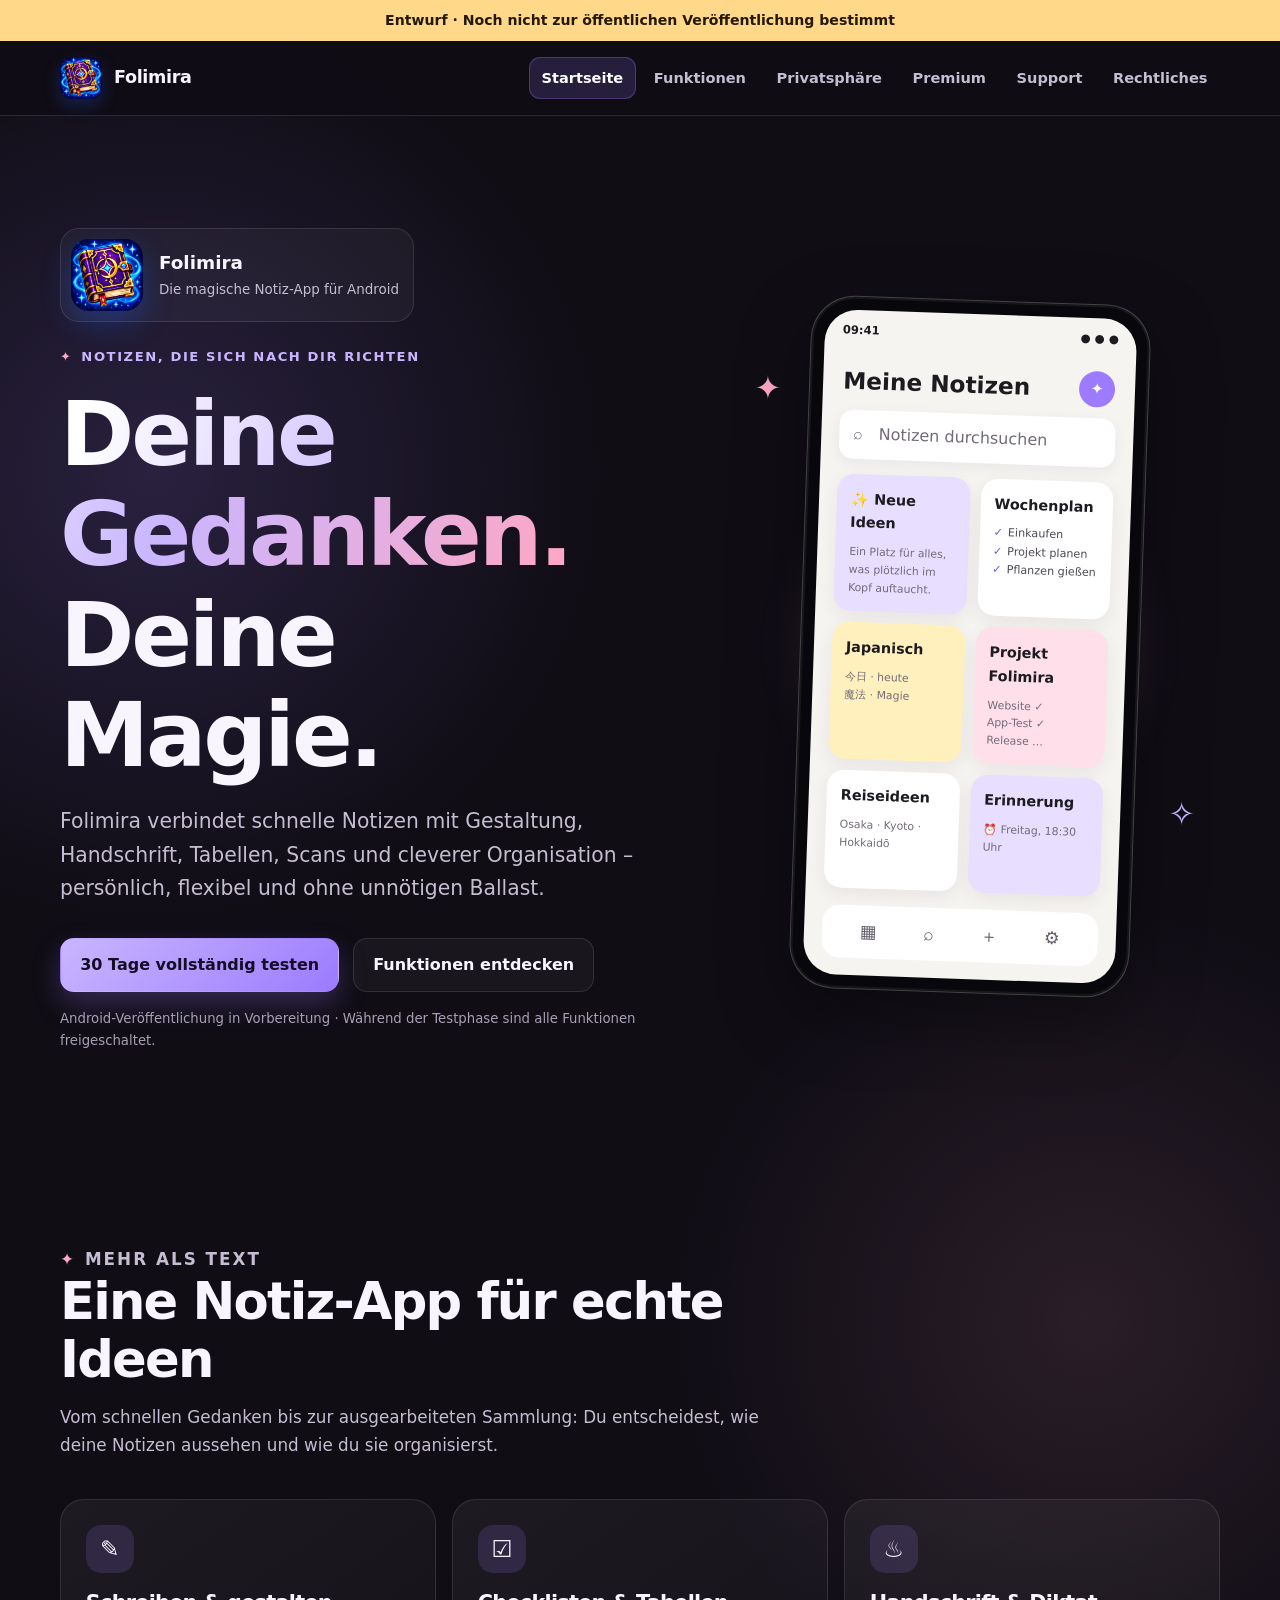
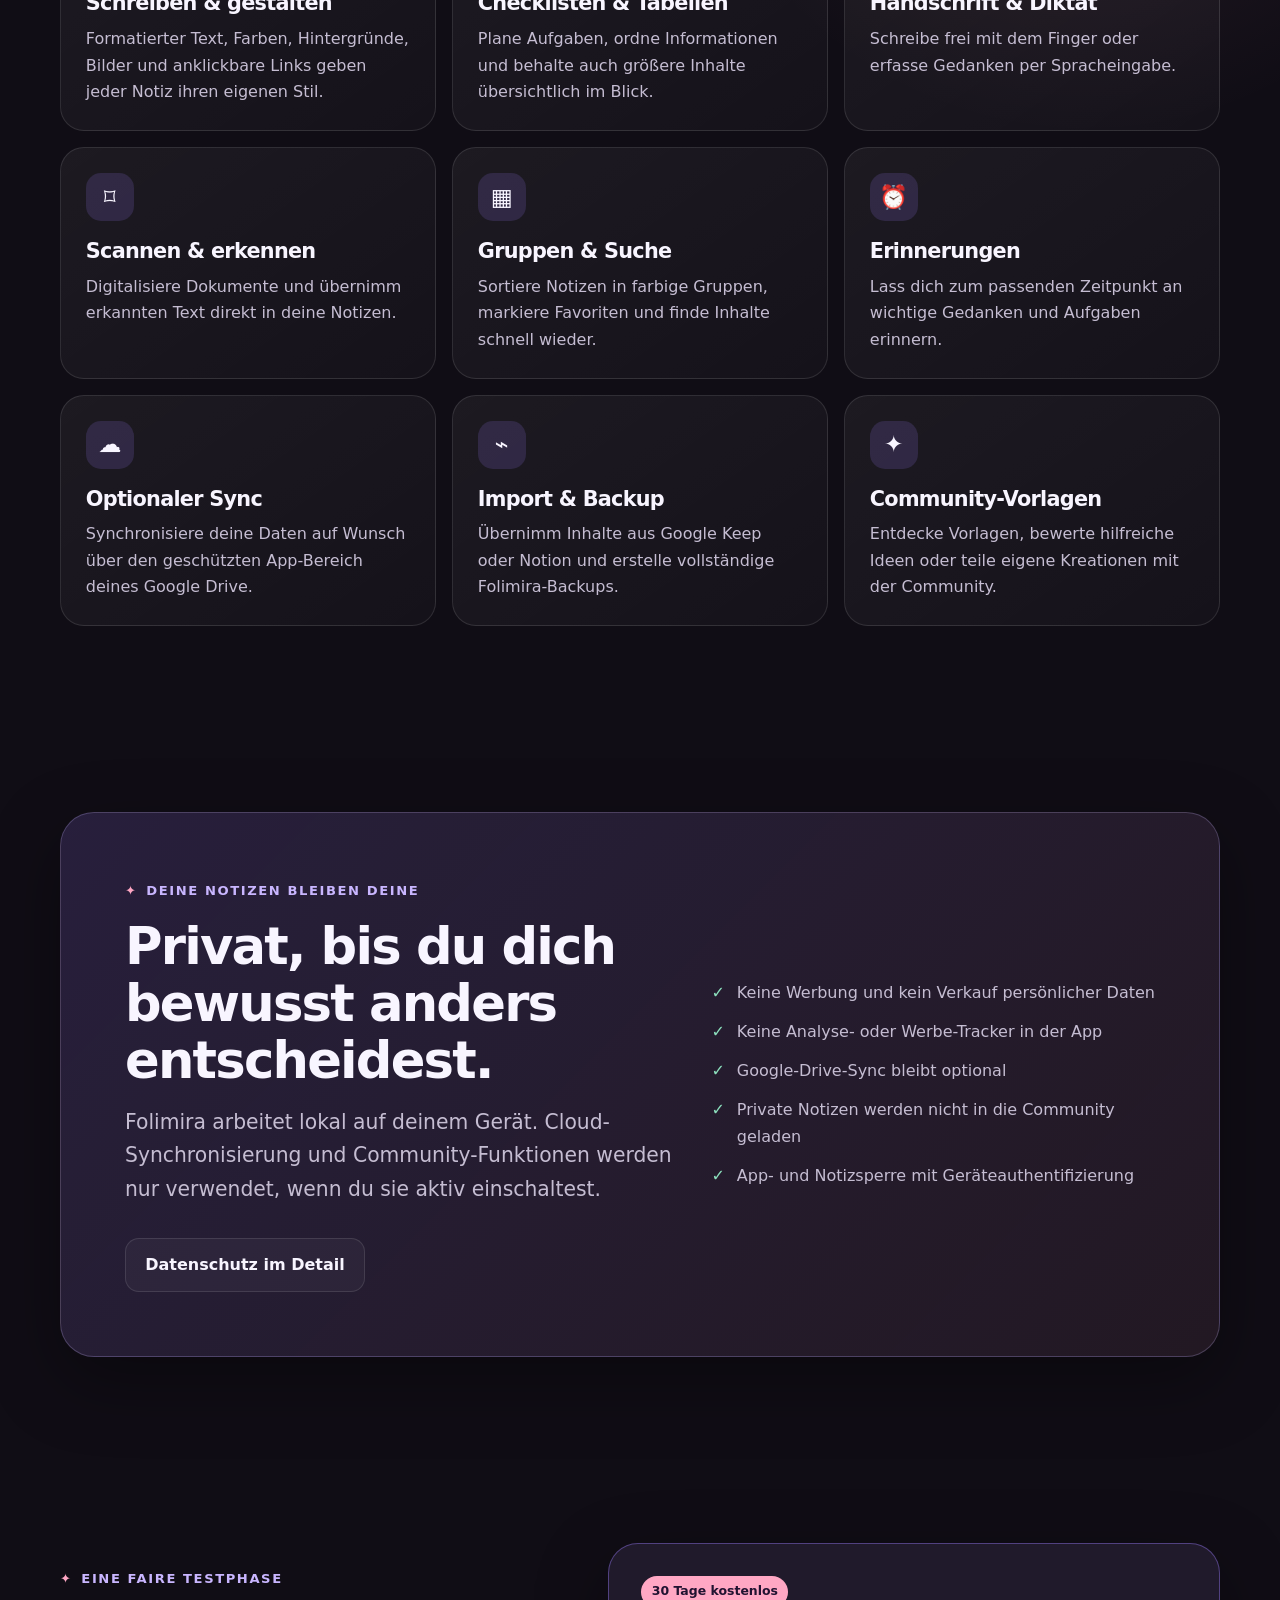
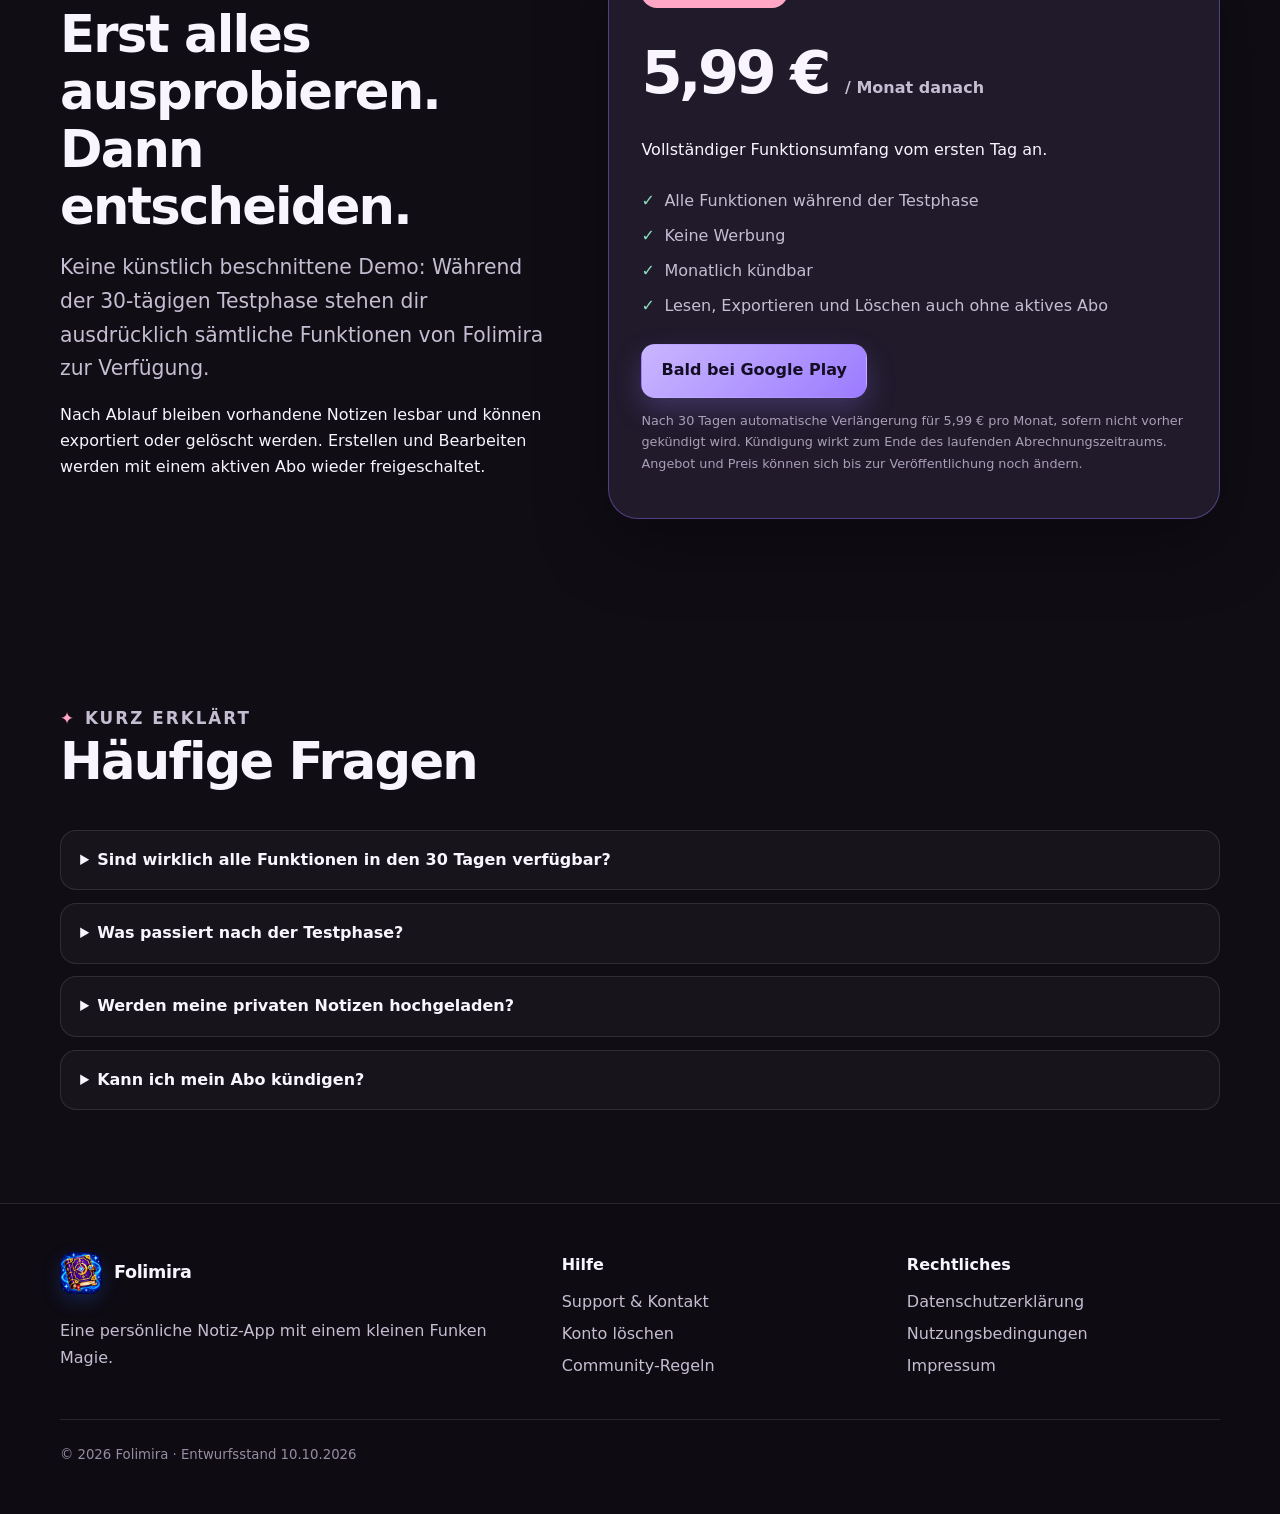
==== commit 8df3d977: "Add files via upload folimira umbenennung" ====
--- a/index.html
+++ b/index.html
@@ -4,12 +4,12 @@
   <meta charset="utf-8">
   <meta name="viewport" content="width=device-width, initial-scale=1">
   <meta name="robots" content="noindex,nofollow">
-  <meta name="description" content="Magic Notes – persönliche Notizen, Checklisten, Handschrift, Scans und mehr in einer magischen Notiz-App.">
+  <meta name="description" content="Folimira – persönliche Notizen, Checklisten, Handschrift, Scans und mehr in einer magischen Notiz-App.">
   <meta name="theme-color" content="#100d15">
-  <title>Magic Notes – Deine Gedanken. Deine Magie.</title>
-  <link rel="icon" href="app-icon-web.png?v=20261001b" type="image/png">
-  <link rel="stylesheet" href="styles.css">
-  <script src="script.js" defer></script>
+  <title>Folimira – Deine Gedanken. Deine Magie.</title>
+  <link rel="icon" href="app-icon-web.png?v=20261010a" type="image/png">
+  <link rel="stylesheet" href="styles.css?v=20261010a">
+  <script src="script.js?v=20261010a" defer></script>
 </head>
 <body>
   <a class="skip-link" href="#inhalt">Zum Inhalt springen</a>
@@ -20,12 +20,12 @@
     <div class="container hero">
       <div>
         <div class="hero-brand">
-          <img class="hero-app-icon" src="app-icon-web.png?v=20261001b" alt="Magic Notes App-Symbol">
-          <div><strong>Magic Notes</strong><span>Die magische Notiz-App für Android</span></div>
+          <img class="hero-app-icon" src="app-icon-web.png?v=20261010a" alt="Folimira App-Symbol">
+          <div><strong>Folimira</strong><span>Die magische Notiz-App für Android</span></div>
         </div>
         <p class="eyebrow">Notizen, die sich nach dir richten</p>
         <h1><span class="gradient-text">Deine Gedanken.</span><br>Deine Magie.</h1>
-        <p class="lead">Magic Notes verbindet schnelle Notizen mit Gestaltung, Handschrift, Tabellen, Scans und cleverer Organisation – persönlich, flexibel und ohne unnötigen Ballast.</p>
+        <p class="lead">Folimira verbindet schnelle Notizen mit Gestaltung, Handschrift, Tabellen, Scans und cleverer Organisation – persönlich, flexibel und ohne unnötigen Ballast.</p>
         <div class="hero-actions">
           <a class="button" href="#premium">30 Tage vollständig testen</a>
           <a class="button secondary" href="#funktionen">Funktionen entdecken</a>
@@ -33,7 +33,7 @@
         <p class="tiny-note">Android-Veröffentlichung in Vorbereitung · Während der Testphase sind alle Funktionen freigeschaltet.</p>
       </div>
 
-      <div class="phone-stage" aria-label="Illustration der Magic-Notes-App">
+      <div class="phone-stage" aria-label="Illustration der Folimira-App">
         <span class="spark one" aria-hidden="true">✦</span>
         <span class="spark two" aria-hidden="true">✧</span>
         <div class="phone">
@@ -45,7 +45,7 @@
               <article class="note-card purple"><strong>✨ Neue Ideen</strong><span>Ein Platz für alles, was plötzlich im Kopf auftaucht.</span></article>
               <article class="note-card"><strong>Wochenplan</strong><ul class="checks"><li>Einkaufen</li><li>Projekt planen</li><li>Pflanzen gießen</li></ul></article>
               <article class="note-card yellow"><strong>Japanisch</strong><span>今日 · heute<br>魔法 · Magie</span></article>
-              <article class="note-card pink"><strong>Projekt Magic Notes</strong><span>Website ✓<br>App-Test ✓<br>Release …</span></article>
+              <article class="note-card pink"><strong>Projekt Folimira</strong><span>Website ✓<br>App-Test ✓<br>Release …</span></article>
               <article class="note-card"><strong>Reiseideen</strong><span>Osaka · Kyoto · Hokkaidō</span></article>
               <article class="note-card purple"><strong>Erinnerung</strong><span>⏰ Freitag, 18:30 Uhr</span></article>
             </div>
@@ -70,7 +70,7 @@
           <article class="feature-card"><div class="feature-icon">▦</div><h3>Gruppen & Suche</h3><p>Sortiere Notizen in farbige Gruppen, markiere Favoriten und finde Inhalte schnell wieder.</p></article>
           <article class="feature-card"><div class="feature-icon">⏰</div><h3>Erinnerungen</h3><p>Lass dich zum passenden Zeitpunkt an wichtige Gedanken und Aufgaben erinnern.</p></article>
           <article class="feature-card"><div class="feature-icon">☁</div><h3>Optionaler Sync</h3><p>Synchronisiere deine Daten auf Wunsch über den geschützten App-Bereich deines Google Drive.</p></article>
-          <article class="feature-card"><div class="feature-icon">⌁</div><h3>Import & Backup</h3><p>Übernimm Inhalte aus Google Keep oder Notion und erstelle vollständige Magic-Notes-Backups.</p></article>
+          <article class="feature-card"><div class="feature-icon">⌁</div><h3>Import & Backup</h3><p>Übernimm Inhalte aus Google Keep oder Notion und erstelle vollständige Folimira-Backups.</p></article>
           <article class="feature-card"><div class="feature-icon">✦</div><h3>Community-Vorlagen</h3><p>Entdecke Vorlagen, bewerte hilfreiche Ideen oder teile eigene Kreationen mit der Community.</p></article>
         </div>
       </div>
@@ -81,7 +81,7 @@
         <div>
           <p class="eyebrow">Deine Notizen bleiben deine</p>
           <h2>Privat, bis du dich bewusst anders entscheidest.</h2>
-          <p class="lead">Magic Notes arbeitet lokal auf deinem Gerät. Cloud-Synchronisierung und Community-Funktionen werden nur verwendet, wenn du sie aktiv einschaltest.</p>
+          <p class="lead">Folimira arbeitet lokal auf deinem Gerät. Cloud-Synchronisierung und Community-Funktionen werden nur verwendet, wenn du sie aktiv einschaltest.</p>
           <div class="hero-actions"><a class="button secondary" href="datenschutz.html">Datenschutz im Detail</a></div>
         </div>
         <div class="promise-list">
@@ -99,7 +99,7 @@
         <div>
           <p class="eyebrow">Eine faire Testphase</p>
           <h2>Erst alles ausprobieren. Dann entscheiden.</h2>
-          <p class="lead">Keine künstlich beschnittene Demo: Während der 30-tägigen Testphase stehen dir ausdrücklich sämtliche Funktionen von Magic Notes zur Verfügung.</p>
+          <p class="lead">Keine künstlich beschnittene Demo: Während der 30-tägigen Testphase stehen dir ausdrücklich sämtliche Funktionen von Folimira zur Verfügung.</p>
           <p>Nach Ablauf bleiben vorhandene Notizen lesbar und können exportiert oder gelöscht werden. Erstellen und Bearbeiten werden mit einem aktiven Abo wieder freigeschaltet.</p>
         </div>
         <article class="price-card">
@@ -122,7 +122,7 @@
       <div class="container">
         <div class="section-heading"><p class="eyebrow">Kurz erklärt</p><h2>Häufige Fragen</h2></div>
         <div class="faq-grid">
-          <details><summary>Sind wirklich alle Funktionen in den 30 Tagen verfügbar?</summary><p>Ja. Die Testphase soll Magic Notes vollständig zeigen – ohne gesperrte Werkzeuge oder eine abgespeckte Testversion.</p></details>
+          <details><summary>Sind wirklich alle Funktionen in den 30 Tagen verfügbar?</summary><p>Ja. Die Testphase soll Folimira vollständig zeigen – ohne gesperrte Werkzeuge oder eine abgespeckte Testversion.</p></details>
           <details><summary>Was passiert nach der Testphase?</summary><p>Ohne aktives Abo kannst du vorhandene Notizen weiterhin lesen, exportieren und löschen. Zum Erstellen und Bearbeiten ist anschließend ein Abo erforderlich.</p></details>
           <details><summary>Werden meine privaten Notizen hochgeladen?</summary><p>Standardmäßig bleiben sie lokal auf deinem Gerät. Nur wenn du den optionalen Google-Drive-Sync aktivierst, werden sie in deinen eigenen App-Datenbereich bei Google Drive übertragen.</p></details>
           <details><summary>Kann ich mein Abo kündigen?</summary><p>Ja. Das Abo kann über Google Play verwaltet und zum Ende des laufenden Abrechnungszeitraums gekündigt werden.</p></details>
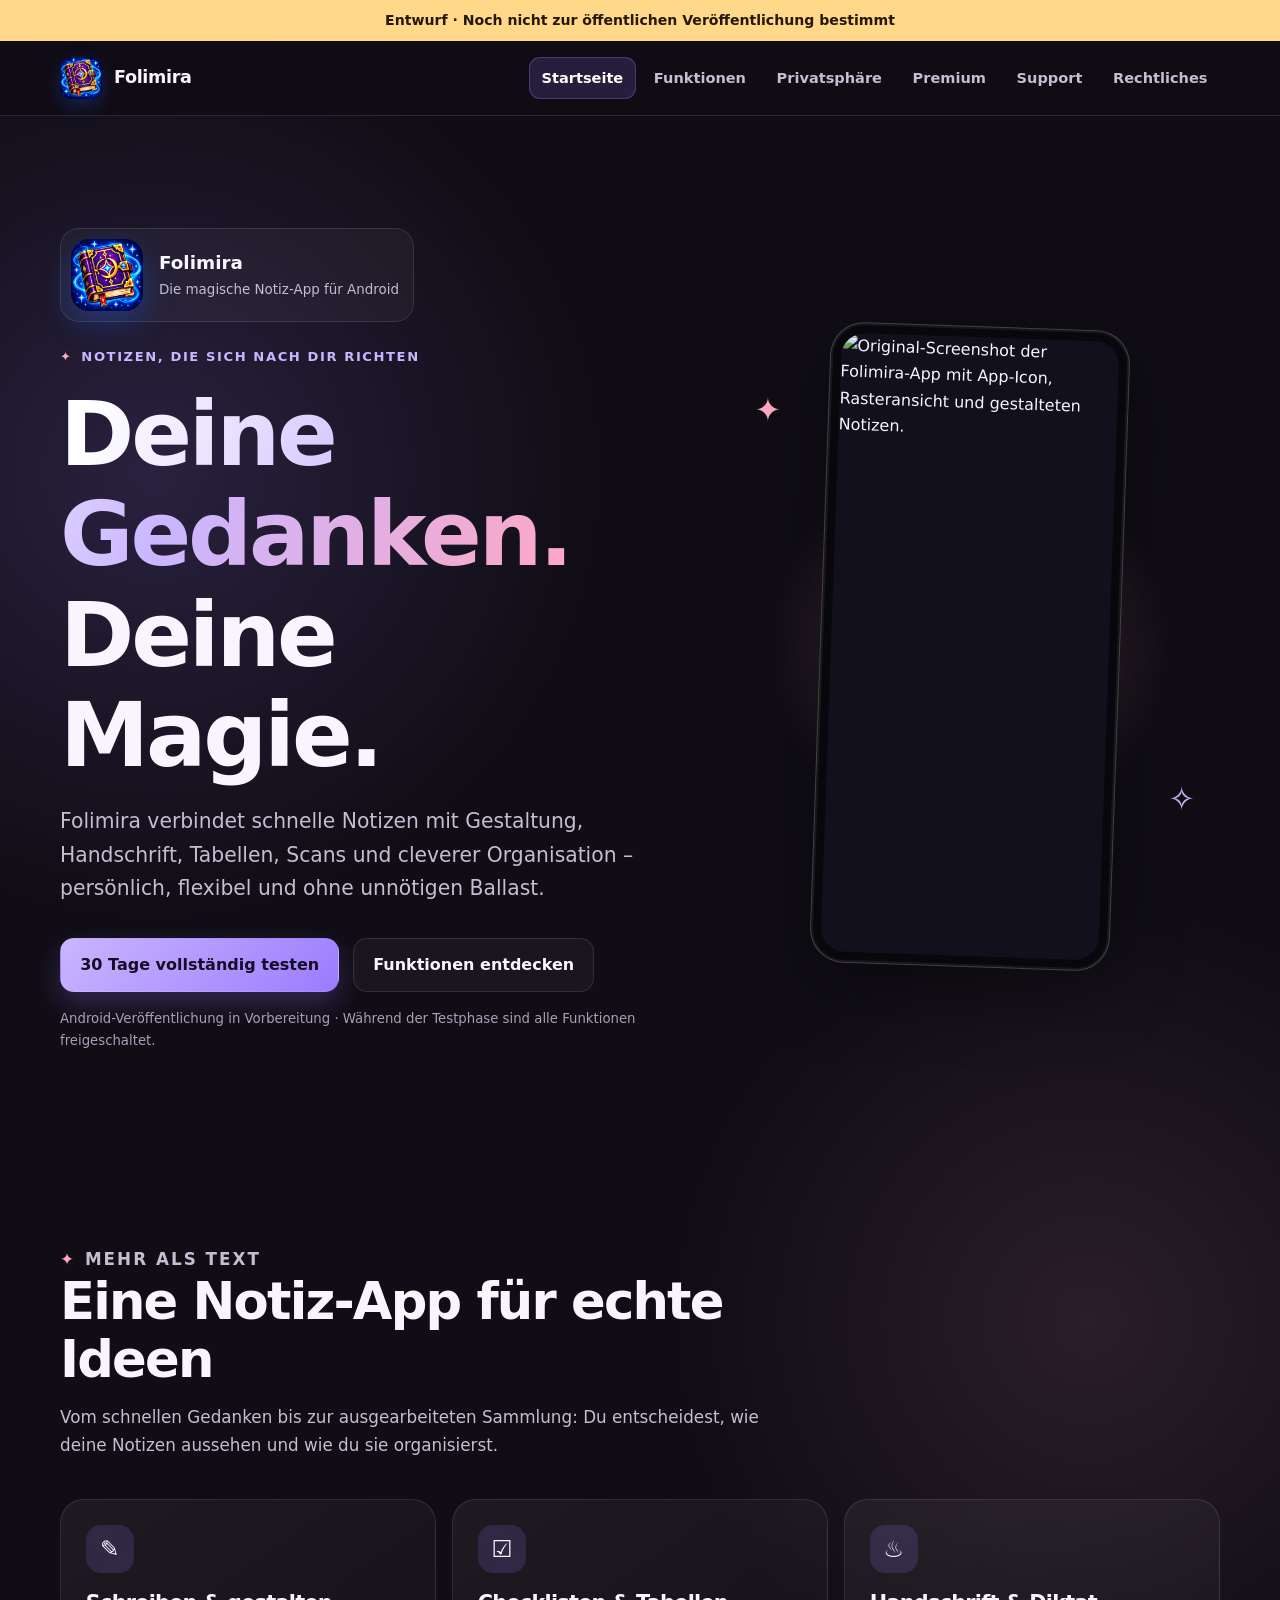
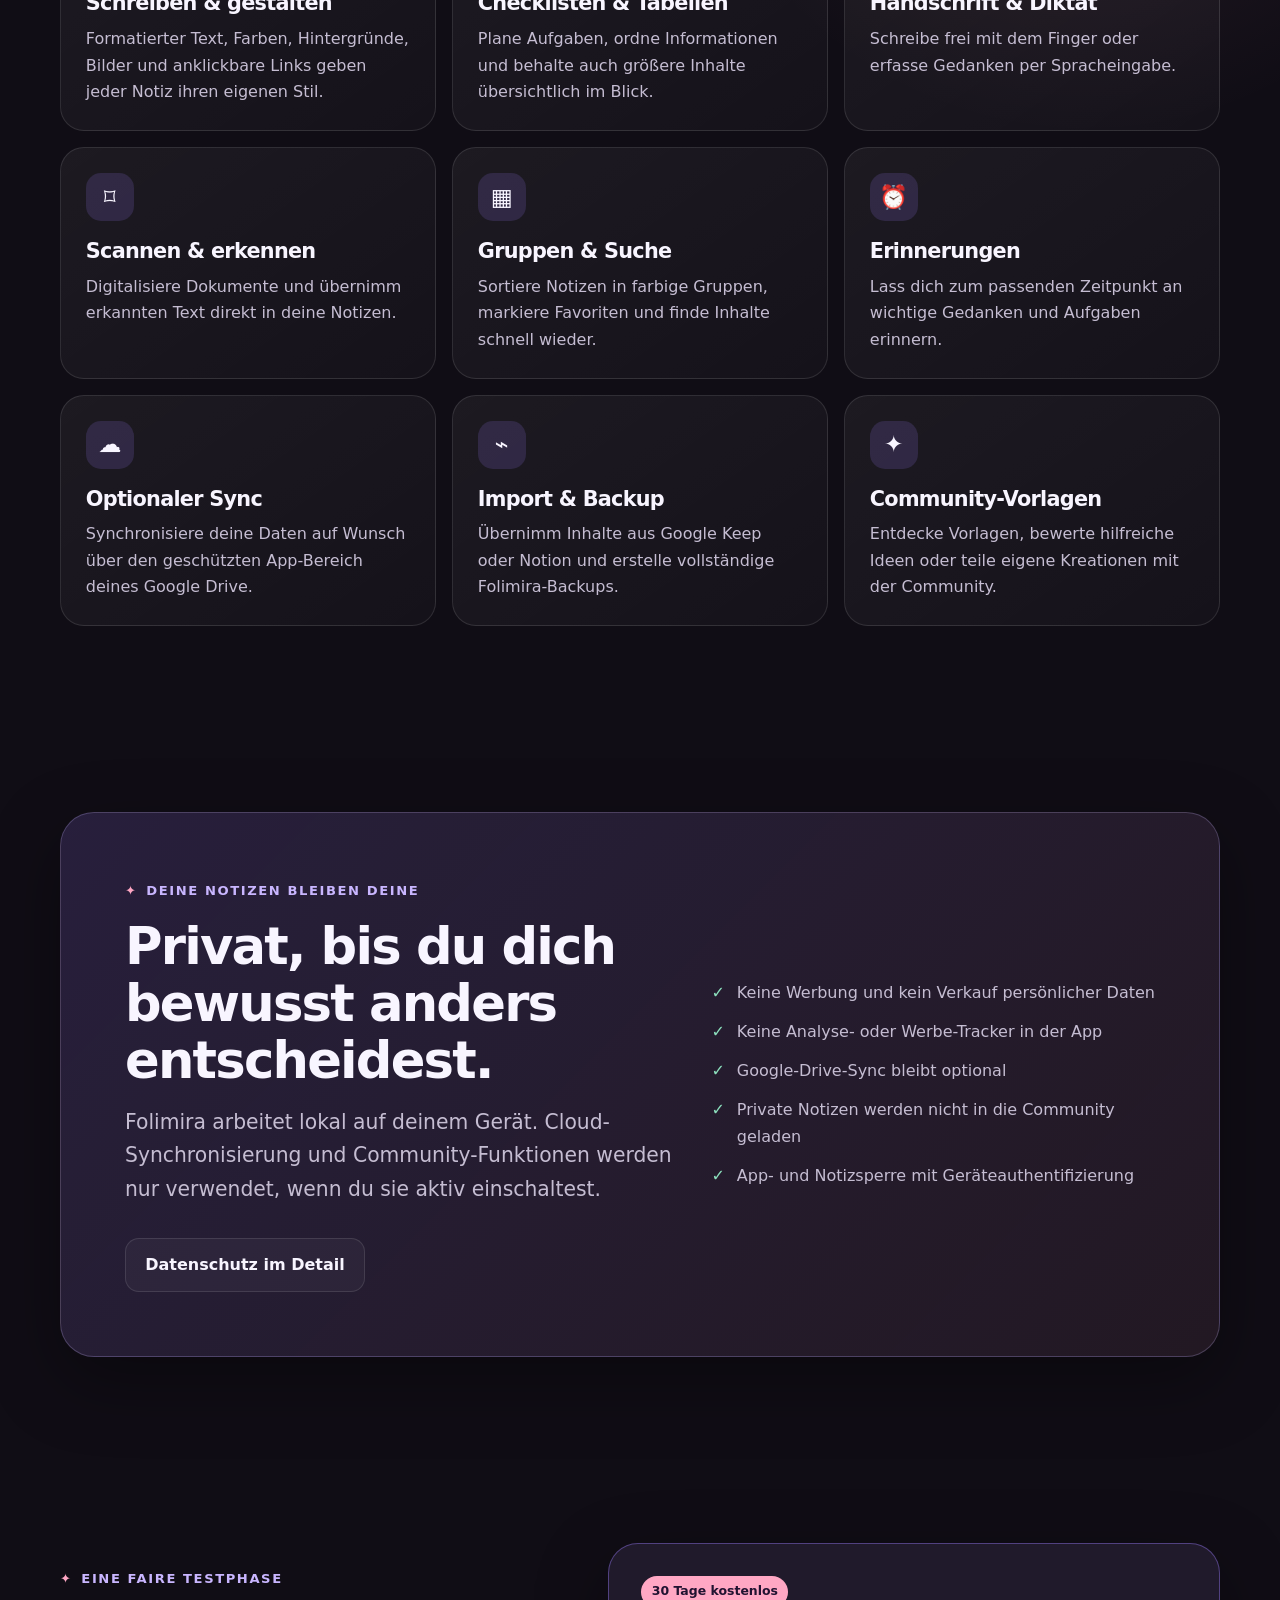
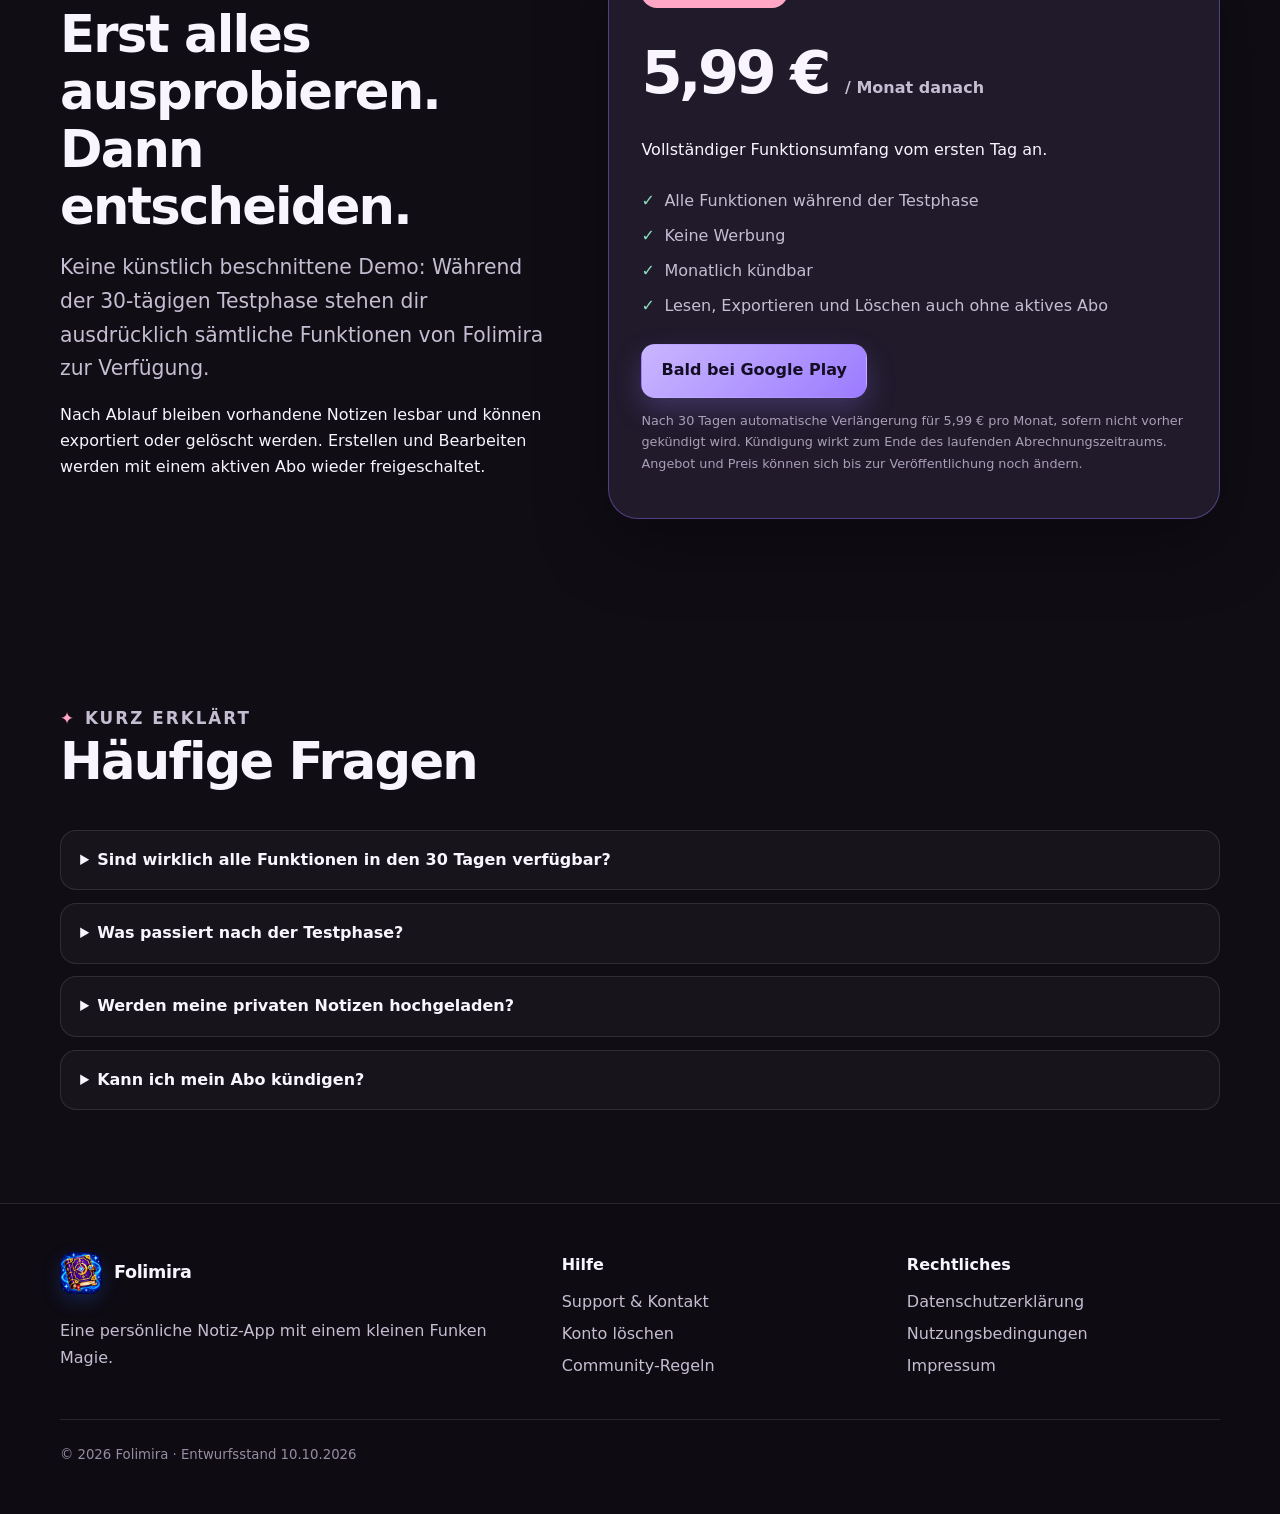
==== commit d9caaf99: "Add files via upload screenshot change" ====
--- a/index.html
+++ b/index.html
@@ -7,9 +7,9 @@
   <meta name="description" content="Folimira – persönliche Notizen, Checklisten, Handschrift, Scans und mehr in einer magischen Notiz-App.">
   <meta name="theme-color" content="#100d15">
   <title>Folimira – Deine Gedanken. Deine Magie.</title>
-  <link rel="icon" href="app-icon-web.png?v=20261010a" type="image/png">
-  <link rel="stylesheet" href="styles.css?v=20261010a">
-  <script src="script.js?v=20261010a" defer></script>
+  <link rel="icon" href="app-icon-web.png?v=20261010b" type="image/png">
+  <link rel="stylesheet" href="styles.css?v=20261010b">
+  <script src="script.js?v=20261010b" defer></script>
 </head>
 <body>
   <a class="skip-link" href="#inhalt">Zum Inhalt springen</a>
@@ -20,7 +20,7 @@
     <div class="container hero">
       <div>
         <div class="hero-brand">
-          <img class="hero-app-icon" src="app-icon-web.png?v=20261010a" alt="Folimira App-Symbol">
+          <img class="hero-app-icon" src="app-icon-web.png?v=20261010b" alt="Folimira App-Symbol">
           <div><strong>Folimira</strong><span>Die magische Notiz-App für Android</span></div>
         </div>
         <p class="eyebrow">Notizen, die sich nach dir richten</p>
@@ -33,24 +33,13 @@
         <p class="tiny-note">Android-Veröffentlichung in Vorbereitung · Während der Testphase sind alle Funktionen freigeschaltet.</p>
       </div>
 
-      <div class="phone-stage" aria-label="Illustration der Folimira-App">
+      <div class="phone-stage" aria-label="Original-Screenshot aus Folimira">
         <span class="spark one" aria-hidden="true">✦</span>
         <span class="spark two" aria-hidden="true">✧</span>
-        <div class="phone">
-          <div class="phone-screen">
-            <div class="phone-top"><span>09:41</span><span>● ● ●</span></div>
-            <div class="phone-title"><strong>Meine Notizen</strong><span class="avatar">✦</span></div>
-            <div class="search-box">⌕&nbsp;&nbsp; Notizen durchsuchen</div>
-            <div class="note-grid">
-              <article class="note-card purple"><strong>✨ Neue Ideen</strong><span>Ein Platz für alles, was plötzlich im Kopf auftaucht.</span></article>
-              <article class="note-card"><strong>Wochenplan</strong><ul class="checks"><li>Einkaufen</li><li>Projekt planen</li><li>Pflanzen gießen</li></ul></article>
-              <article class="note-card yellow"><strong>Japanisch</strong><span>今日 · heute<br>魔法 · Magie</span></article>
-              <article class="note-card pink"><strong>Projekt Folimira</strong><span>Website ✓<br>App-Test ✓<br>Release …</span></article>
-              <article class="note-card"><strong>Reiseideen</strong><span>Osaka · Kyoto · Hokkaidō</span></article>
-              <article class="note-card purple"><strong>Erinnerung</strong><span>⏰ Freitag, 18:30 Uhr</span></article>
-            </div>
-            <div class="phone-nav"><span>▦</span><span>⌕</span><span>＋</span><span>⚙</span></div>
-          </div>
+        <div class="phone real-screenshot">
+          <img class="app-screenshot" src="assets/folimira-notes-screenshot.jpg?v=20261010c"
+               width="920" height="2048" fetchpriority="high" decoding="async"
+               alt="Original-Screenshot der Folimira-App mit App-Icon, Rasteransicht und gestalteten Notizen.">
         </div>
       </div>
     </div>
--- a/styles.css
+++ b/styles.css
@@ -251,6 +251,21 @@
   border-radius: 33px;
   background: #f6f4f1;
   color: #1c1b1f;
+}
+
+.phone.real-screenshot {
+  width: min(300px, 82vw);
+  min-height: 0;
+  padding: 10px;
+  border-radius: 34px;
+}
+
+.app-screenshot {
+  display: block;
+  width: 100%;
+  height: auto;
+  border-radius: 24px;
+  background: #12101d;
 }
 
 .phone-top { height: 38px; padding: 11px 18px 0; display: flex; justify-content: space-between; font-size: .72rem; font-weight: 800; }
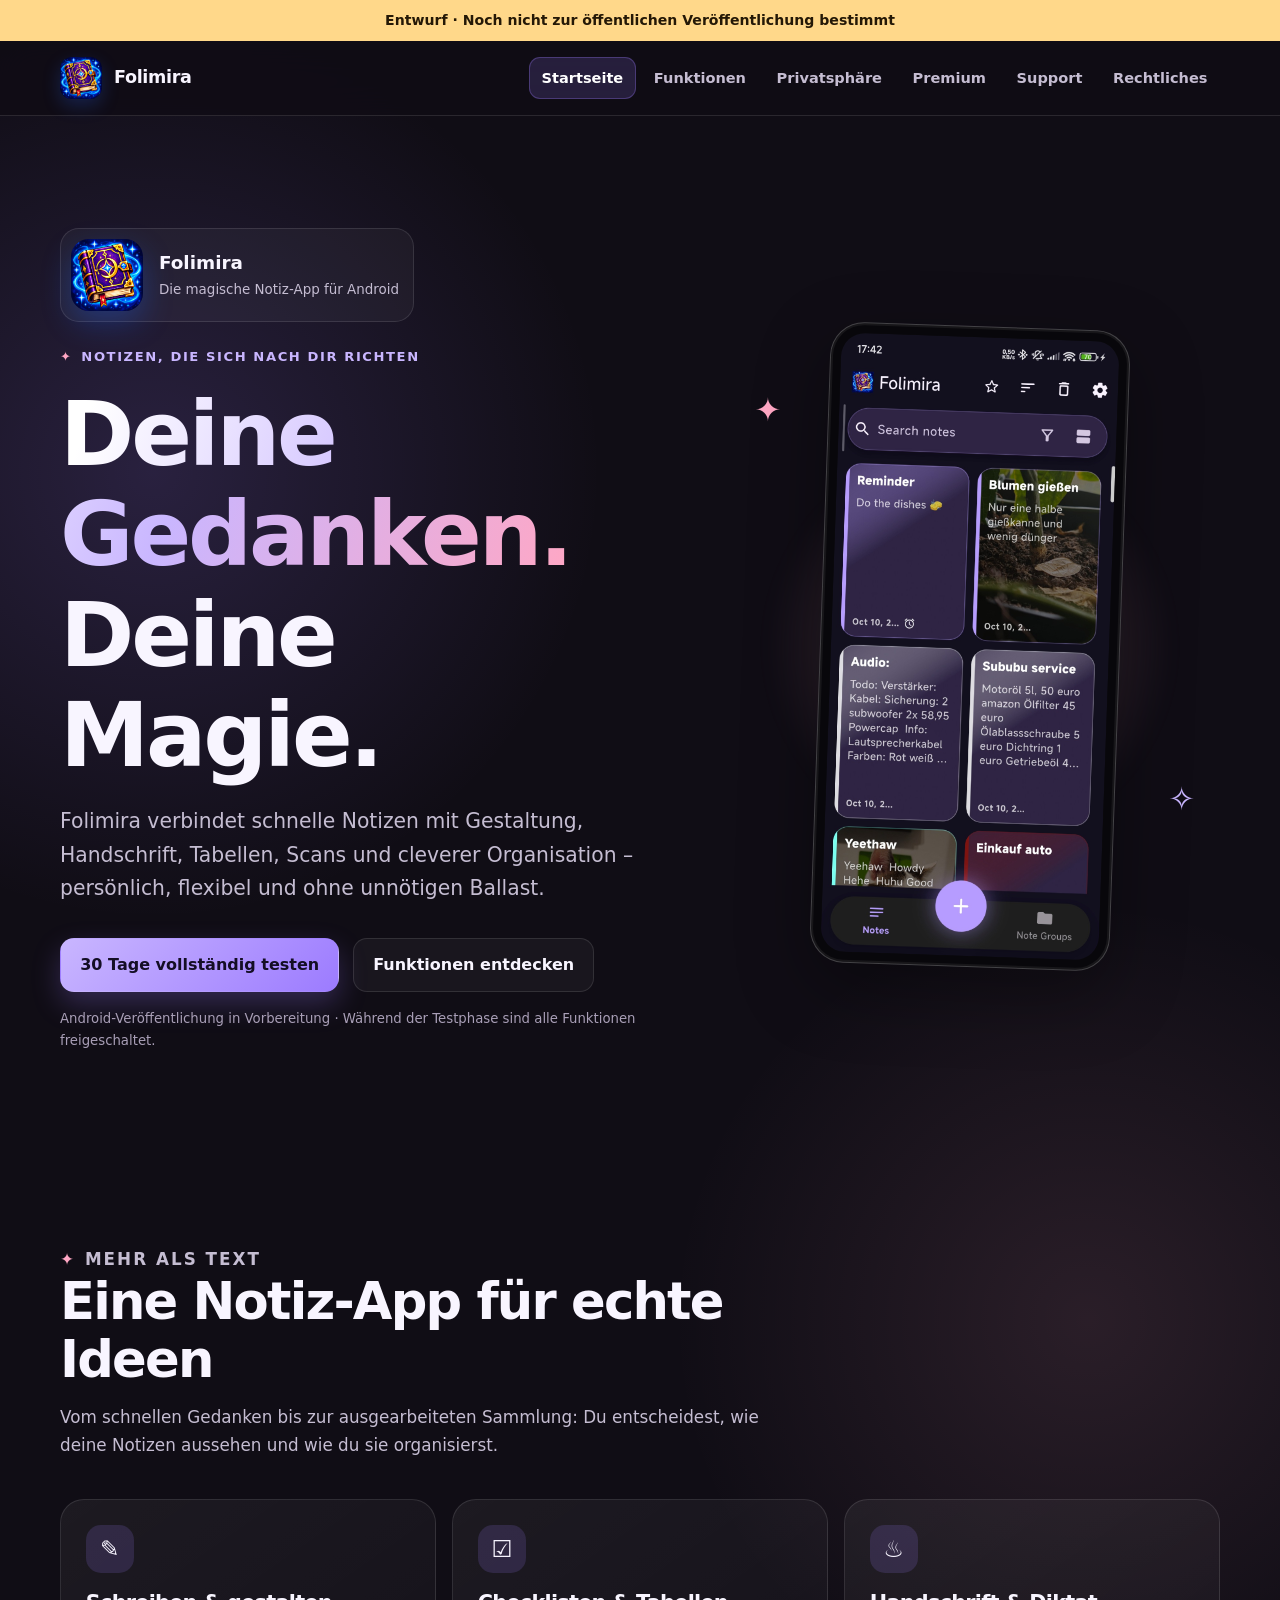
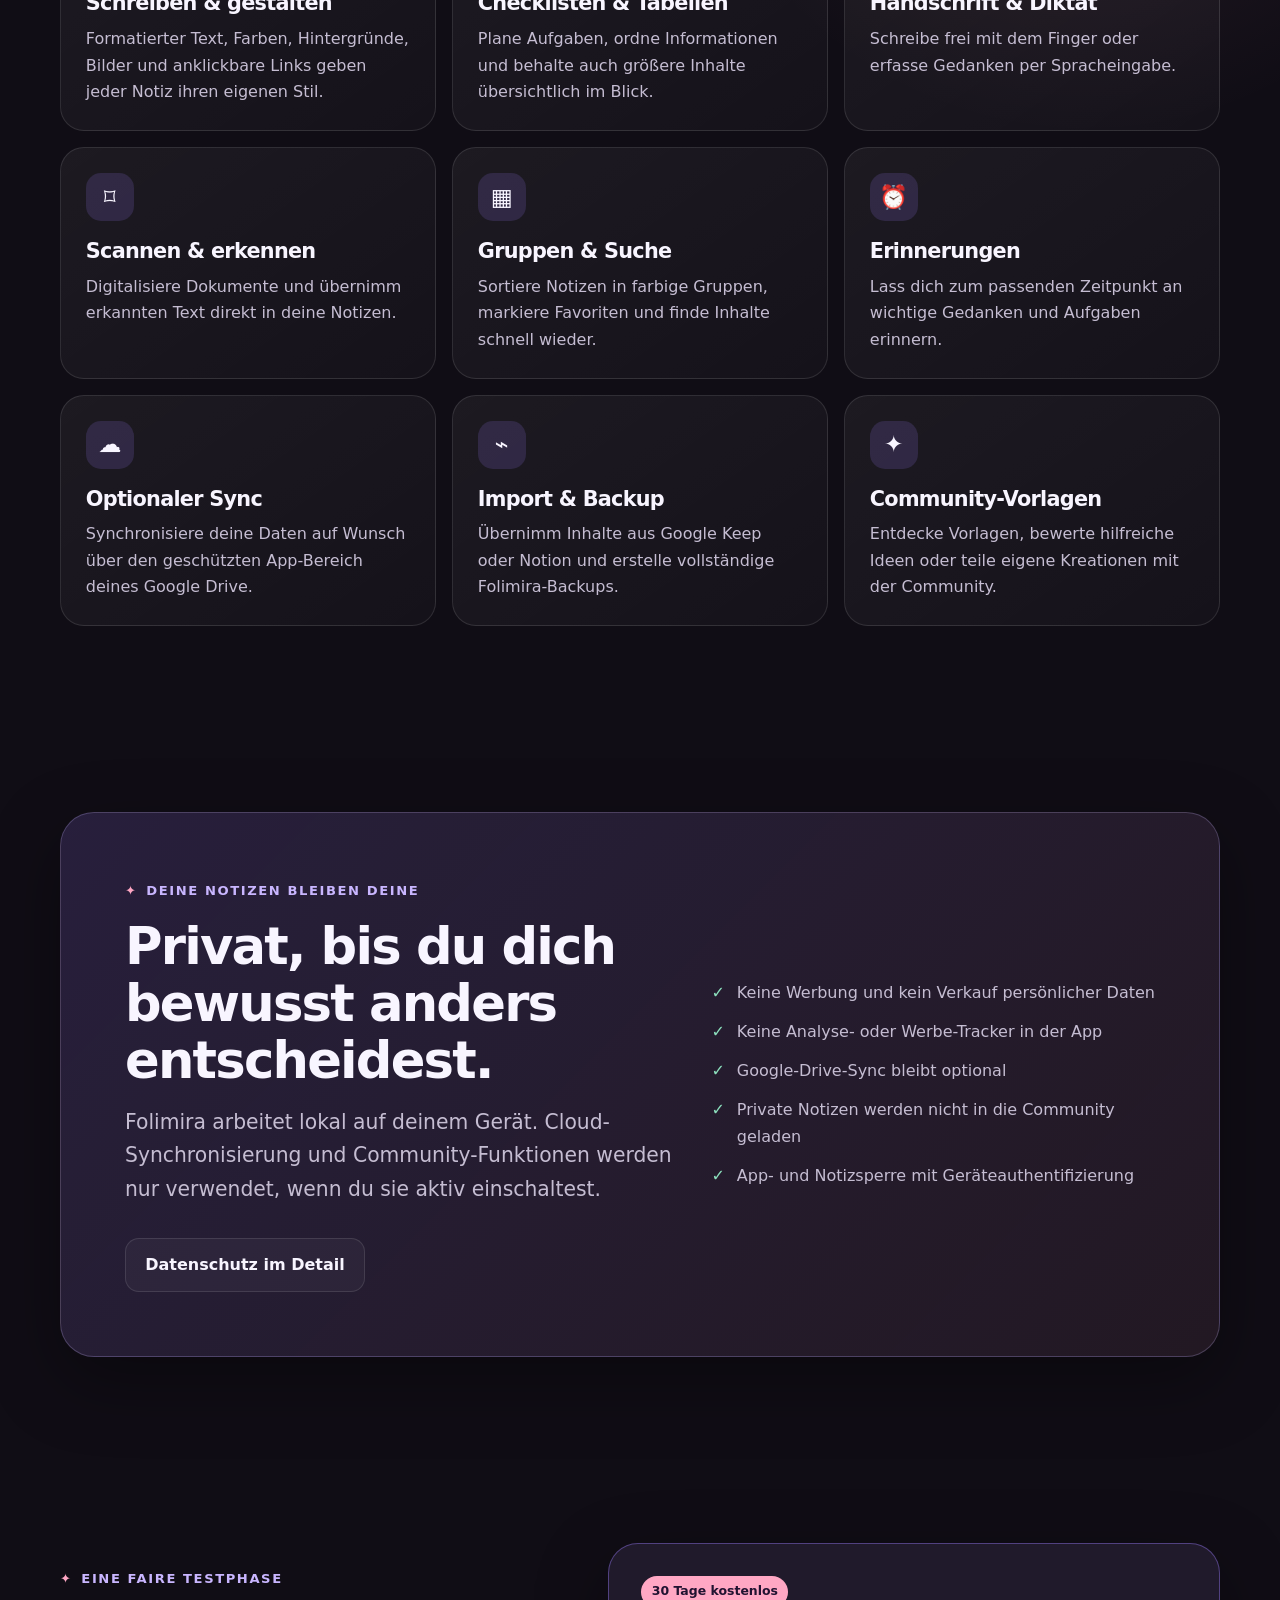
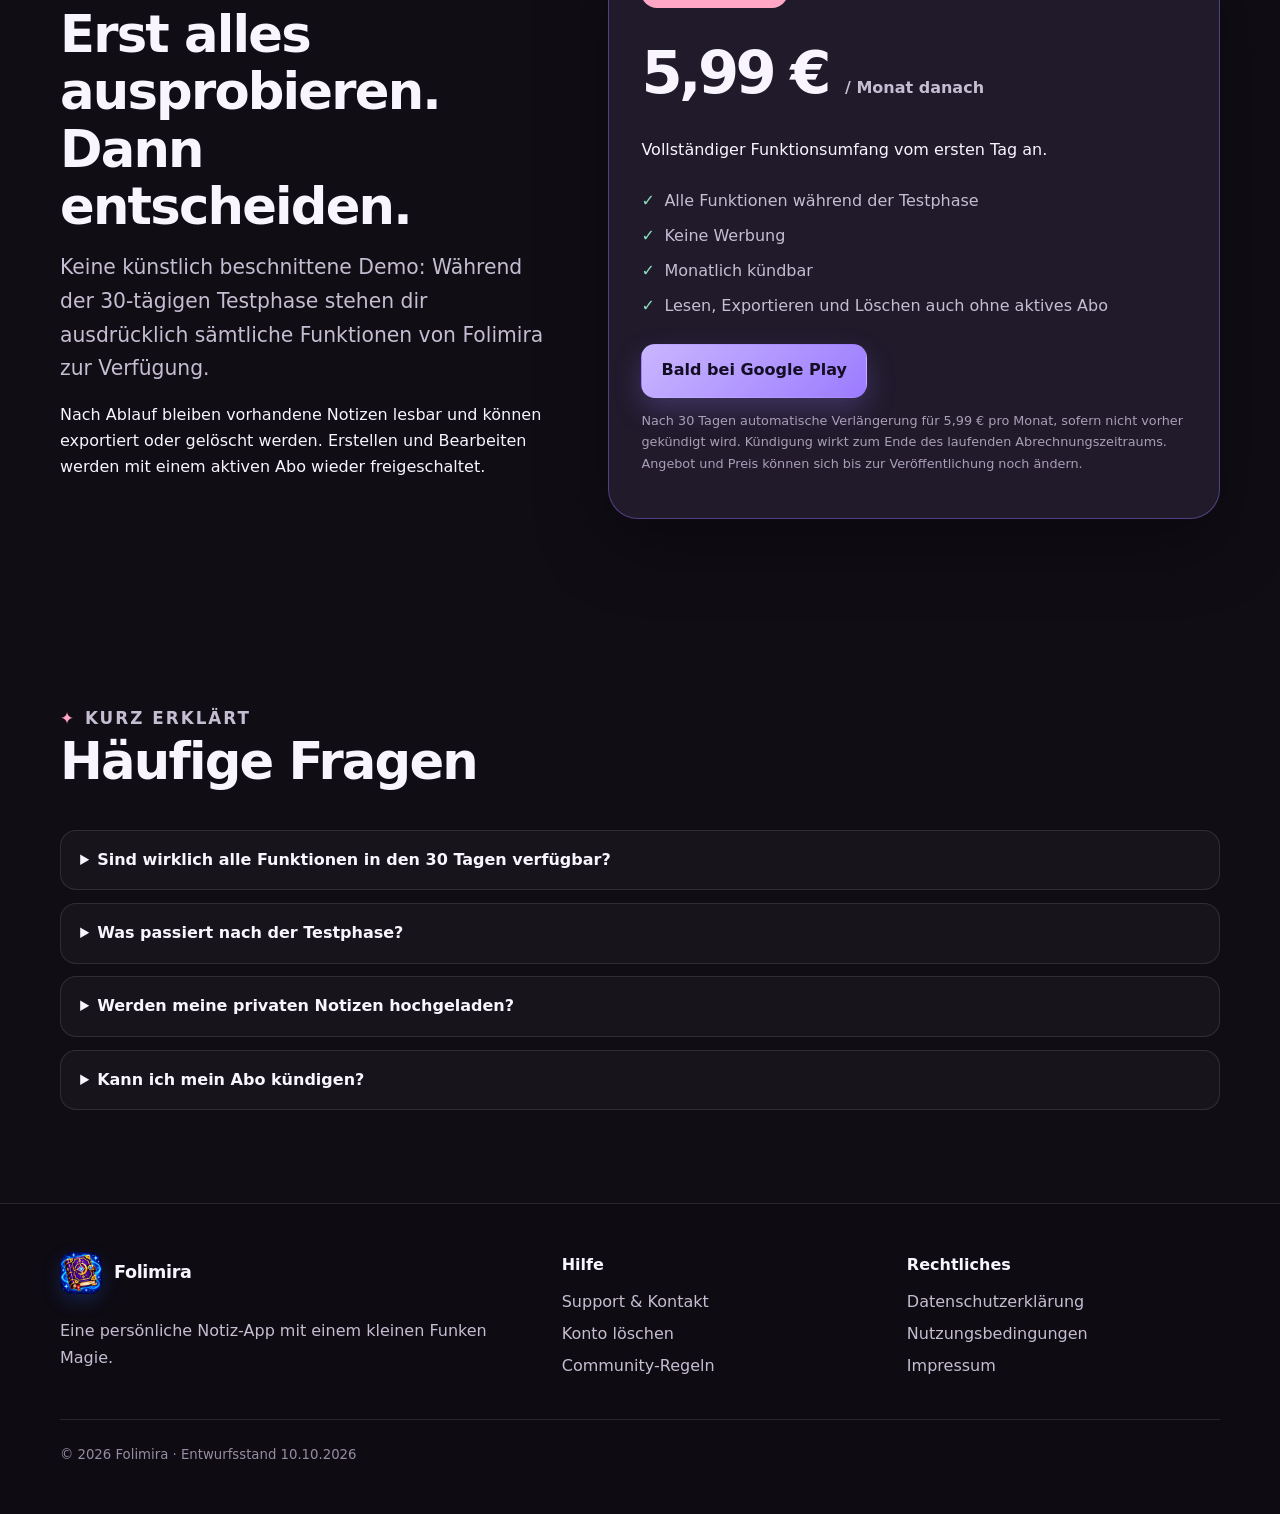
==== commit 875cb565: "Update index.html" ====
--- a/index.html
+++ b/index.html
@@ -37,7 +37,7 @@
         <span class="spark one" aria-hidden="true">✦</span>
         <span class="spark two" aria-hidden="true">✧</span>
         <div class="phone real-screenshot">
-          <img class="app-screenshot" src="assets/folimira-notes-screenshot.jpg?v=20261010c"
+          <img class="app-screenshot" src="folimira-notes-screenshot.jpg?v=20261010c"
                width="920" height="2048" fetchpriority="high" decoding="async"
                alt="Original-Screenshot der Folimira-App mit App-Icon, Rasteransicht und gestalteten Notizen.">
         </div>
